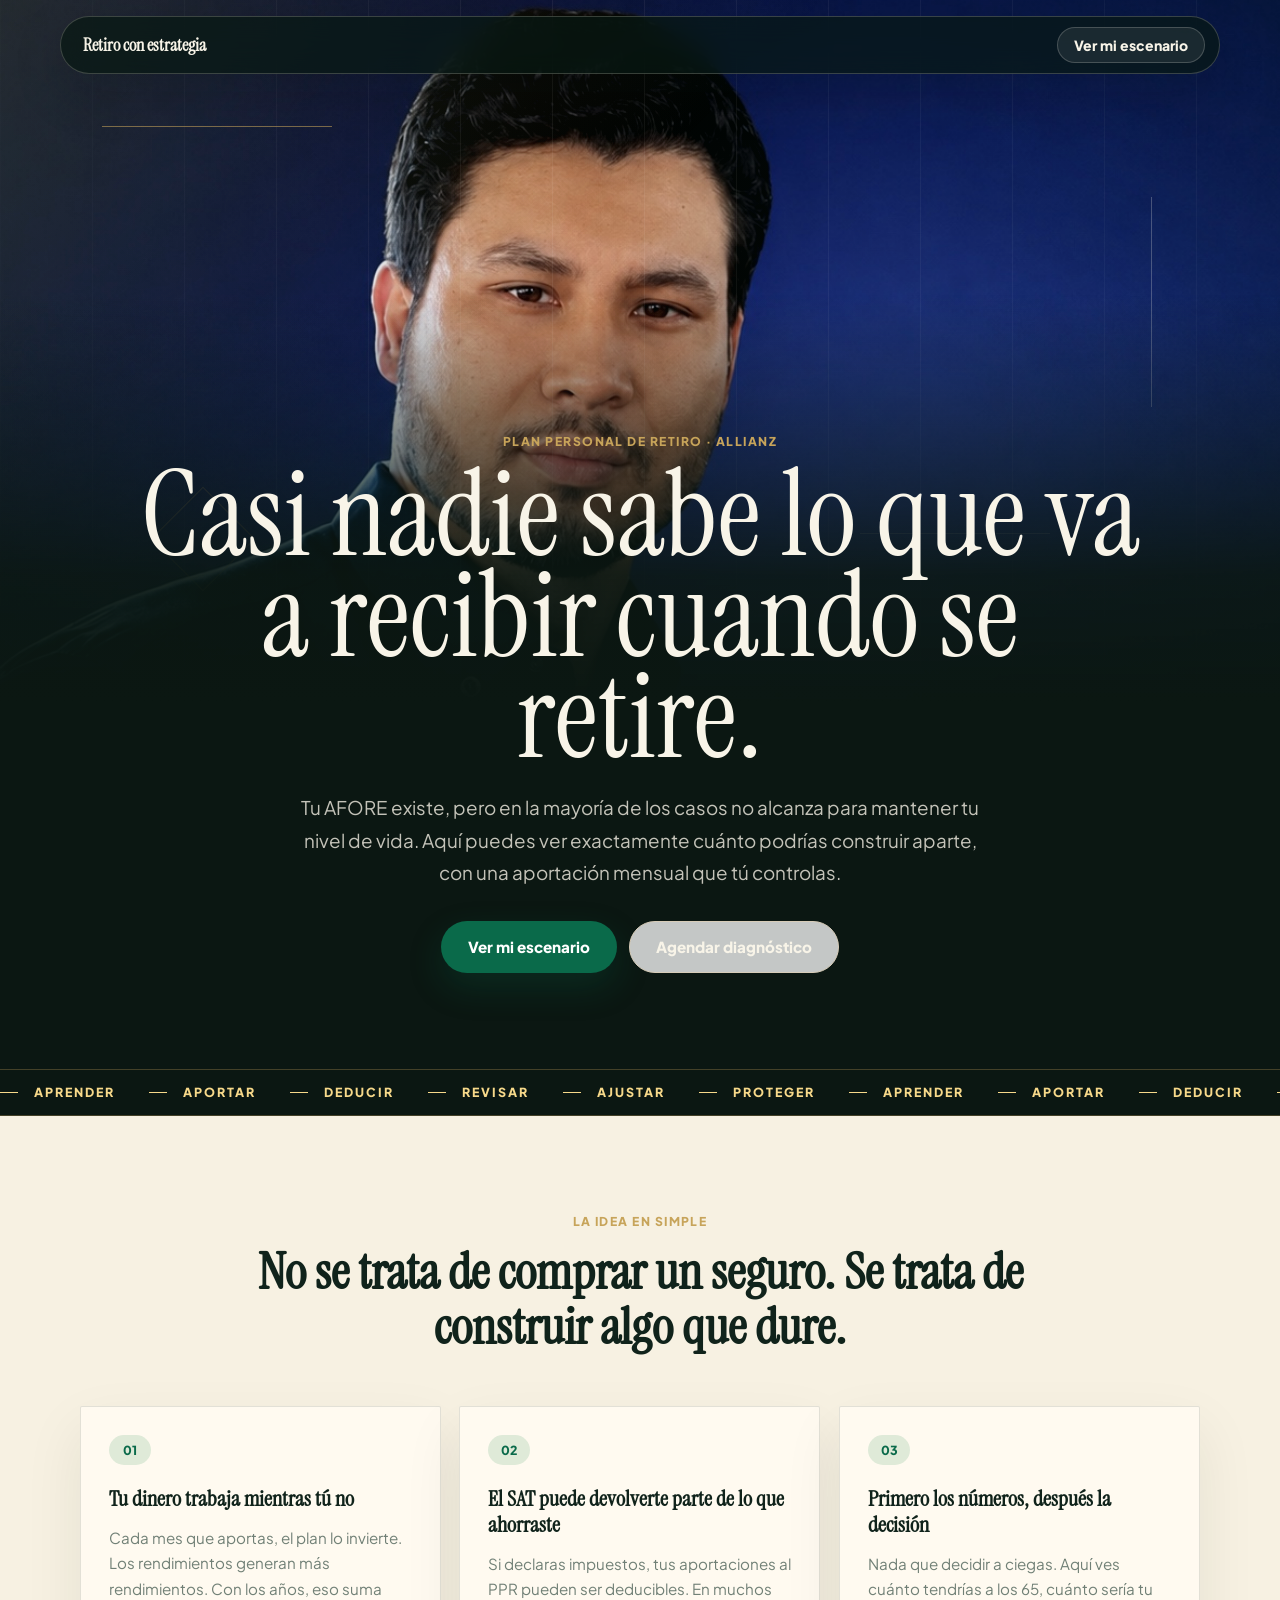
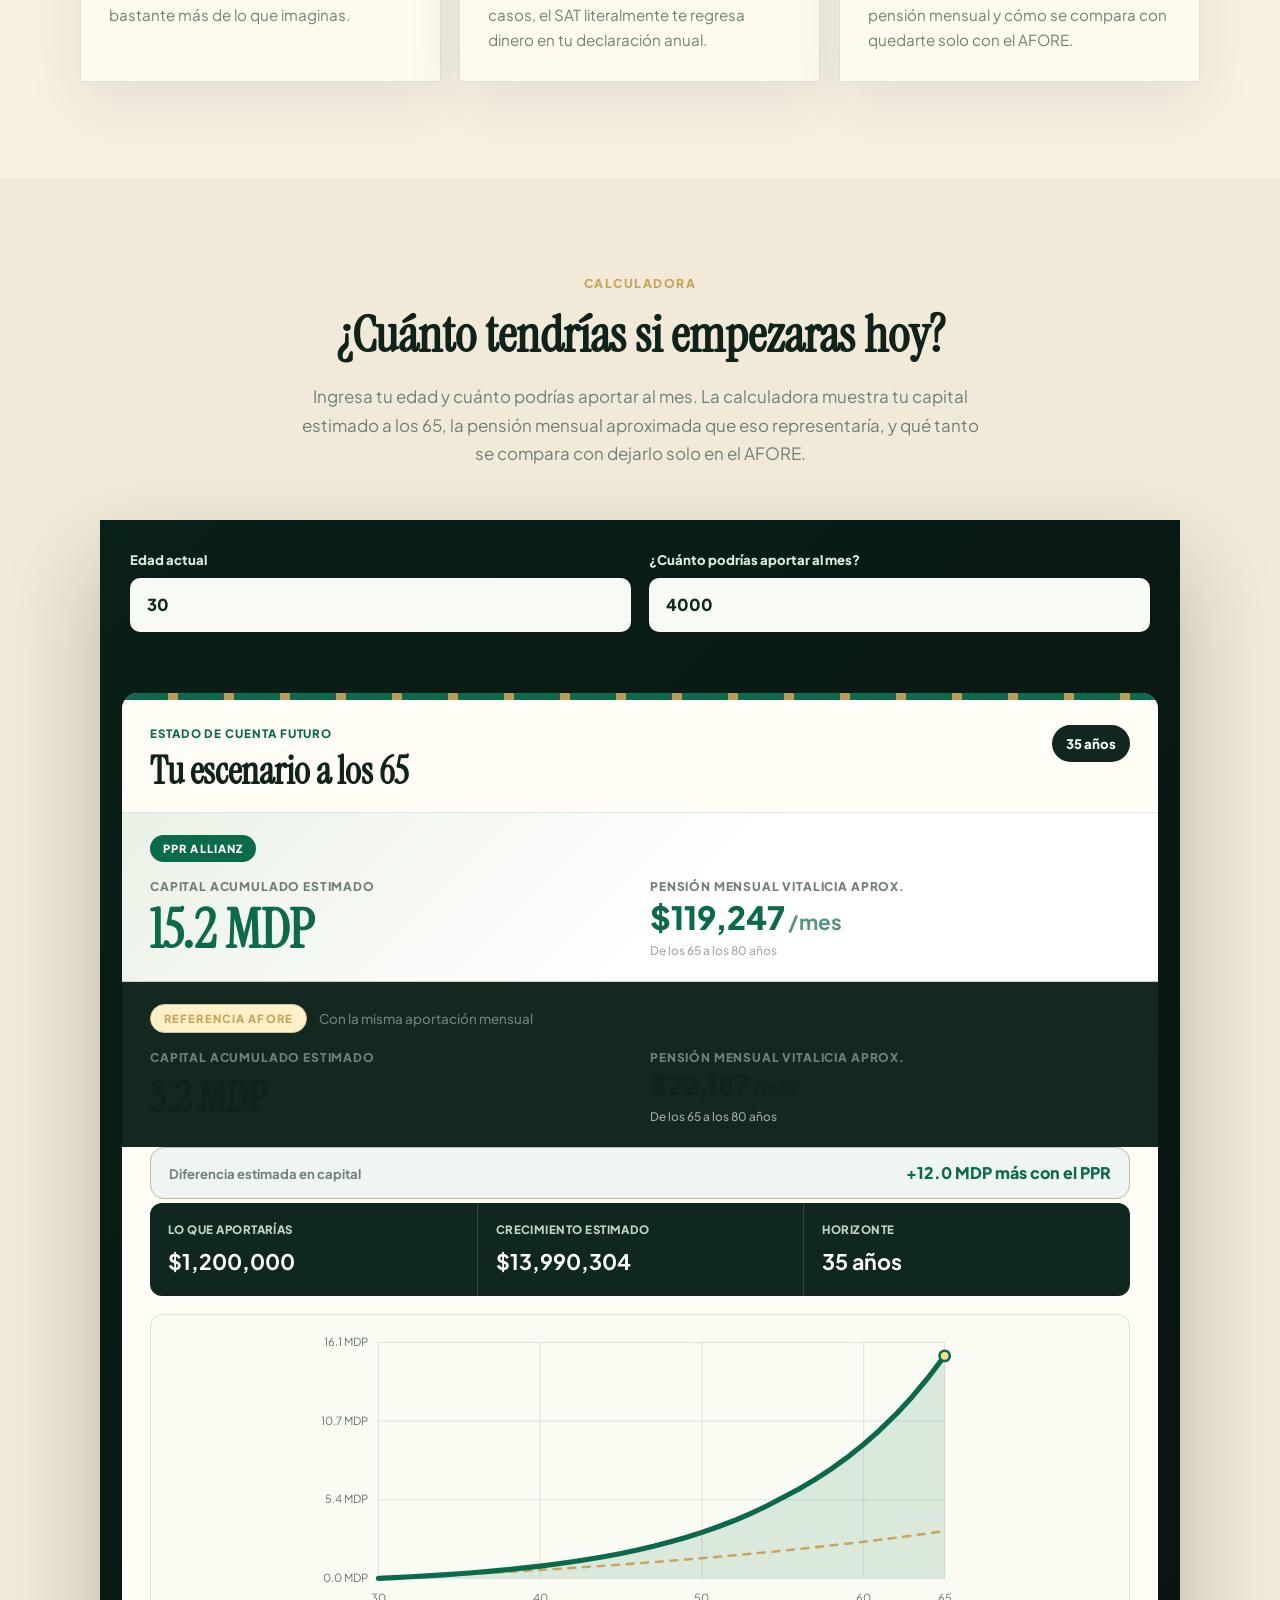
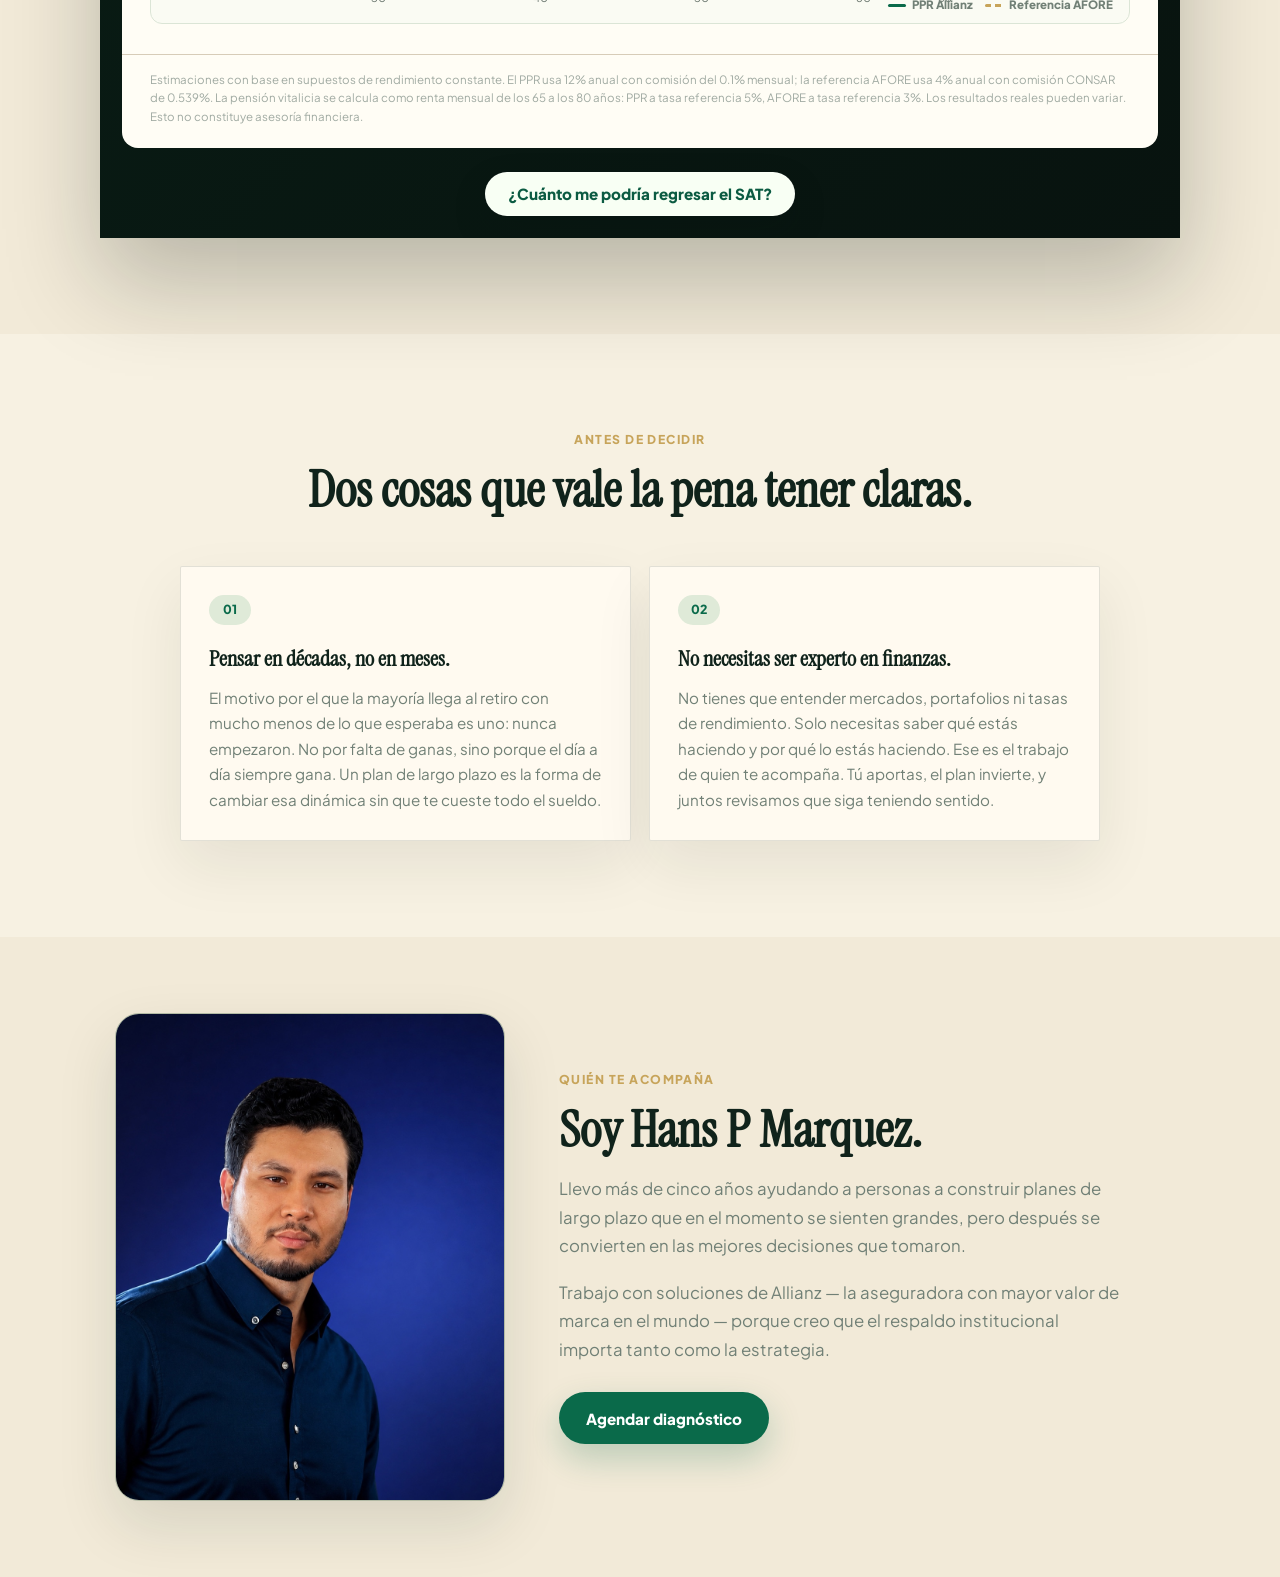
==== v2/index.html @ 88ac9bca "Final site" ====
<!doctype html>
<html lang="es">
  <head>
    <meta charset="UTF-8" />
    <meta name="viewport" content="width=device-width, initial-scale=1.0" />
    <meta
      name="description"
      content="Calcula cuánto podrías tener al retirarte, compara con el AFORE y estima tu pensión mensual. Plan Personal de Retiro con Allianz."
    />
    <link rel="preconnect" href="https://fonts.googleapis.com" />
    <link rel="preconnect" href="https://fonts.gstatic.com" crossorigin />
    <link
      href="https://fonts.googleapis.com/css2?family=Fraunces:opsz,wght@9..144,600;9..144,700&family=IBM+Plex+Mono:wght@500;600;700&family=Instrument+Serif:ital@0;1&family=Manrope:wght@400;500;600;700;800&family=Newsreader:opsz,wght@6..72,600;6..72,700&family=Plus+Jakarta+Sans:wght@400;500;600;700;800&family=Sora:wght@400;500;600;700;800&family=Space+Grotesk:wght@400;500;600;700&display=swap"
      rel="stylesheet"
    />
    <link rel="stylesheet" href="../styles.css" />
    <title>Plan de Retiro · Allianz · Hans P Marquez</title>
    <style>
      /* ── Entry animation ───────────────────────────────── */
      .landing-enter {
        opacity: 0;
        transform: translateY(14px);
      }
      body {
        transition: opacity 0.5s ease, transform 0.5s cubic-bezier(0.16, 1, 0.3, 1);
      }

      /* ── Scenario comparison blocks ────────────────────── */
      .scenario-block {
        padding: 22px 28px;
      }

      .scenario-block + .scenario-block {
        border-top: 1px solid var(--line);
      }

      .scenario-block-ppr {
        background: linear-gradient(
          135deg,
          color-mix(in srgb, var(--brand-50) 65%, white) 0%,
          white 55%
        );
      }

      .scenario-block-afore {
        background: var(--surface-soft);
      }

      .scenario-tag-row {
        display: flex;
        align-items: center;
        gap: 12px;
        flex-wrap: wrap;
        margin-bottom: 16px;
      }

      .scenario-tag {
        display: inline-flex;
        align-items: center;
        border-radius: 999px;
        padding: 5px 13px;
        font-family: var(--font-sans);
        font-size: 0.7rem;
        font-weight: 800;
        letter-spacing: 0.1em;
        text-transform: uppercase;
        flex-shrink: 0;
      }

      .scenario-tag-ppr {
        background: var(--brand);
        color: white;
      }

      .scenario-tag-afore {
        background: var(--accent-50);
        color: var(--accent);
        border: 1px solid color-mix(in srgb, var(--accent) 20%, var(--line));
      }

      .scenario-sub {
        margin: 0;
        color: var(--muted);
        font-size: 0.84rem;
        font-weight: 500;
      }

      .scenario-numbers {
        display: grid;
        grid-template-columns: 1fr 1fr;
        gap: 20px;
      }

      @media (max-width: 520px) {
        .scenario-numbers {
          grid-template-columns: 1fr;
          gap: 14px;
        }
      }

      .scenario-col {
        display: grid;
        gap: 5px;
      }

      .scenario-label {
        display: block;
        color: var(--muted);
        font-size: 0.75rem;
        font-weight: 800;
        text-transform: uppercase;
        letter-spacing: 0.07em;
      }

      /* PPR — números grandes y verdes */
      .scenario-block-ppr .scenario-capital-num {
        font-family: var(--font-display);
        font-size: clamp(2.2rem, 5vw, 3.4rem);
        font-weight: 700;
        color: var(--brand);
        line-height: 1;
        display: block;
      }

      .scenario-block-ppr .scenario-pension-num {
        font-size: clamp(1.35rem, 3vw, 2rem);
        font-weight: 800;
        color: var(--brand);
        line-height: 1;
        display: flex;
        align-items: baseline;
        gap: 3px;
      }

      /* AFORE — números más discretos */
      .scenario-capital-afore {
        font-family: var(--font-display);
        font-size: clamp(1.7rem, 4vw, 2.6rem) !important;
        font-weight: 650;
        color: var(--ink) !important;
        line-height: 1;
        display: block;
      }

      .scenario-pension-afore {
        font-size: clamp(1.1rem, 2.5vw, 1.65rem) !important;
        font-weight: 700;
        color: var(--ink) !important;
        line-height: 1;
        display: flex;
        align-items: baseline;
        gap: 3px;
      }

      .scenario-pension-num small,
      .scenario-pension-afore small {
        font-size: 0.65em;
        font-weight: 700;
        opacity: 0.7;
      }

      .scenario-note {
        display: block;
        margin-top: 4px;
        color: var(--faint);
        font-size: 0.74rem;
        font-style: normal;
        font-weight: 500;
      }

      /* Diferencia entre escenarios */
      .scenario-diff {
        margin: 0 28px 4px;
        padding: 13px 18px;
        border-radius: var(--radius-md);
        background: color-mix(in srgb, var(--brand) 7%, white);
        border: 1px solid color-mix(in srgb, var(--brand) 16%, var(--line));
        display: flex;
        align-items: center;
        justify-content: space-between;
        gap: 12px;
        flex-wrap: wrap;
      }

      .scenario-diff span {
        color: var(--muted);
        font-size: 0.82rem;
        font-weight: 700;
      }

      .scenario-diff strong {
        color: var(--brand);
        font-size: 1rem;
        font-weight: 800;
      }

      /* Disclaimer al pie de la tarjeta */
      .statement-disclaimer {
        margin: 0;
        padding: 16px 28px 22px;
        color: var(--faint);
        font-size: 0.72rem;
        line-height: 1.6;
        border-top: 1px solid var(--line);
      }

      /* ── SAT copy inline ───────────────────────────────── */
      .sat-copy h3 {
        margin-top: 8px;
        font-size: 1.15rem;
      }
    </style>
  </head>
  <body class="theme-green proposal-vault proposal-cinema">

    <header class="site-header" aria-label="Navegación principal">
      <a class="brand-mark" href="#top">Retiro con estrategia</a>
      <a class="btn btn-outline btn-small" href="#calculadora">Ver mi escenario</a>
    </header>

    <main>

      <!-- ── Hero ──────────────────────────────────────────── -->
      <section class="hero" id="top">
        <div class="hero-media">
          <img src="../assets/asesor-retrato.jpg" alt="Asesor patrimonial Hans P Marquez" />
          <div class="hero-fade" aria-hidden="true"></div>
          <div class="hero-motion" aria-hidden="true">
            <span></span><span></span><span></span><span></span>
          </div>
        </div>
        <div class="hero-copy reveal">
          <p class="eyebrow">Plan Personal de Retiro · Allianz</p>
          <h1>Casi nadie sabe lo que va a recibir cuando se retire.</h1>
          <p class="lead">
            Tu AFORE existe, pero en la mayoría de los casos no alcanza para mantener tu nivel de vida. Aquí puedes ver exactamente cuánto podrías construir aparte, con una aportación mensual que tú controlas.
          </p>
          <div class="hero-actions">
            <a class="btn btn-primary btn-large" href="#calculadora">Ver mi escenario</a>
            <a class="btn btn-ghost btn-large" href="https://scheduler.zoom.us/cristinartz/ppr" target="_blank" rel="noopener noreferrer">
              Agendar diagnóstico
            </a>
          </div>
        </div>
      </section>

      <!-- ── Ticker ─────────────────────────────────────────── -->
      <section class="motion-strip" aria-label="Ruta del plan">
        <div class="ticker-track">
          <span>Aprender</span><span>Aportar</span><span>Deducir</span>
          <span>Revisar</span><span>Ajustar</span><span>Proteger</span>
          <span>Aprender</span><span>Aportar</span><span>Deducir</span>
          <span>Revisar</span><span>Ajustar</span><span>Proteger</span>
        </div>
      </section>

      <!-- ── Intro cards ─────────────────────────────────────── -->
      <section class="section intro-section">
        <div class="section-heading reveal">
          <p class="eyebrow">La idea en simple</p>
          <h2>No se trata de comprar un seguro. Se trata de construir algo que dure.</h2>
        </div>
        <div class="value-grid reveal" aria-label="Beneficios principales">
          <article data-tilt>
            <span>01</span>
            <h3>Tu dinero trabaja mientras tú no</h3>
            <p>Cada mes que aportas, el plan lo invierte. Los rendimientos generan más rendimientos. Con los años, eso suma bastante más de lo que imaginas.</p>
          </article>
          <article data-tilt>
            <span>02</span>
            <h3>El SAT puede devolverte parte de lo que ahorraste</h3>
            <p>Si declaras impuestos, tus aportaciones al PPR pueden ser deducibles. En muchos casos, el SAT literalmente te regresa dinero en tu declaración anual.</p>
          </article>
          <article data-tilt>
            <span>03</span>
            <h3>Primero los números, después la decisión</h3>
            <p>Nada que decidir a ciegas. Aquí ves cuánto tendrías a los 65, cuánto sería tu pensión mensual y cómo se compara con quedarte solo con el AFORE.</p>
          </article>
        </div>
      </section>

      <!-- ── Calculadora ─────────────────────────────────────── -->
      <section class="section calculator-section" id="calculadora">
        <div class="section-heading reveal">
          <p class="eyebrow">Calculadora</p>
          <h2>¿Cuánto tendrías si empezaras hoy?</h2>
          <p>Ingresa tu edad y cuánto podrías aportar al mes. La calculadora muestra tu capital estimado a los 65, la pensión mensual aproximada que eso representaría, y qué tanto se compara con dejarlo solo en el AFORE.</p>
        </div>

        <div class="calculator-card reveal" data-tilt>
          <form class="calculator-form" id="calculator-form">
            <div class="form-grid">
              <label class="field">
                <span>Edad actual</span>
                <input id="age-input" type="number" min="18" max="60" value="30" inputmode="numeric" />
                <small id="age-help"></small>
              </label>
              <label class="field">
                <span>¿Cuánto podrías aportar al mes?</span>
                <input id="contribution-input" type="number" min="2000" step="500" value="4000" inputmode="numeric" />
                <small id="contribution-help"></small>
              </label>
            </div>
          </form>

          <div class="result-panel" id="retirement-result" aria-live="polite"></div>

          <div class="sat-step" id="sat-step">
            <button class="btn btn-primary" id="show-sat-button" type="button">
              ¿Cuánto me podría regresar el SAT?
            </button>

            <div class="sat-panel" id="sat-panel" hidden>
              <div class="sat-copy">
                <p class="eyebrow">Estimación fiscal</p>
                <h3>Agrega tu ingreso mensual para ver cuánto podrías recuperar.</h3>
                <p>Tomamos la aportación que ya pusiste arriba y calculamos qué tanto es deducible según tu nivel de ingreso.</p>
              </div>

              <div class="form-grid sat-form-grid">
                <label class="field">
                  <span>Sueldo mensual bruto</span>
                  <input id="salary-input" type="number" value="50000" step="1000" inputmode="numeric" />
                  <small>Antes de impuestos. Lo multiplicamos por 12 para el cálculo anual.</small>
                </label>
              </div>

              <div class="sat-result" id="sat-result" aria-live="polite"></div>
            </div>
          </div>
        </div>
      </section>

      <!-- ── Notas ───────────────────────────────────────────── -->
      <section class="section notes-section">
        <div class="section-heading reveal">
          <p class="eyebrow">Antes de decidir</p>
          <h2>Dos cosas que vale la pena tener claras.</h2>
        </div>
        <div class="note-grid reveal" id="note-grid"></div>
      </section>

      <!-- ── Asesor ──────────────────────────────────────────── -->
      <section class="advisor-section">
        <div class="advisor-inner reveal">
          <img src="../assets/asesor-retrato.jpg" alt="Hans P Marquez, asesor patrimonial Allianz" />
          <div class="advisor-copy">
            <p class="eyebrow">Quién te acompaña</p>
            <h2>Soy Hans P Marquez.</h2>
            <p>
              Llevo más de cinco años ayudando a personas a construir planes de largo plazo que en el momento se sienten grandes, pero después se convierten en las mejores decisiones que tomaron.
            </p>
            <p>
              Trabajo con soluciones de Allianz — la aseguradora con mayor valor de marca en el mundo — porque creo que el respaldo institucional importa tanto como la estrategia.
            </p>
            <a class="btn btn-primary btn-large" href="https://scheduler.zoom.us/cristinartz/ppr" target="_blank" rel="noopener noreferrer">
              Agendar diagnóstico
            </a>
          </div>
        </div>
      </section>

    </main>

    <!-- Script propio de v2 (con pensión vitalicia y copies mejorados) -->
    <script src="script.js" defer></script>

    <script>
      /* Entry animation al llegar desde intro.html */
      (function () {
        document.body.classList.add("landing-enter");
        requestAnimationFrame(() => {
          requestAnimationFrame(() => {
            document.body.classList.remove("landing-enter");
          });
        });
      })();
    </script>

  </body>
</html>
---- styles.css ----
:root {
  --paper: #fbfaf7;
  --surface: #ffffff;
  --surface-soft: #f5f1ec;
  --ink: #18343a;
  --muted: #6b716d;
  --faint: #a8aca7;
  --line: #e5ded4;
  --danger: #b42318;
  --warning-bg: #fff7df;
  --warning: #9a6700;
  --font-sans: "Manrope", -apple-system, BlinkMacSystemFont, "Helvetica Neue", system-ui, sans-serif;
  --font-display: "Fraunces", Georgia, serif;
  --radius-sm: 8px;
  --radius-md: 14px;
  --radius-lg: 22px;
  --radius-xl: 30px;
  --shadow-soft: 0 18px 50px rgba(31, 34, 29, 0.08);
  --shadow-card: 0 3px 26px rgba(31, 34, 29, 0.06);
  color-scheme: light;
}

.theme-green {
  --paper: #f7f8f1;
  --surface: #fffef8;
  --surface-soft: #ebf1e5;
  --ink: #10271f;
  --muted: #66756d;
  --faint: #a0aaa2;
  --line: #dfe7d7;
  --brand: #0a6a4a;
  --brand-600: #063f31;
  --brand-50: #e6f2e8;
  --brand-100: #cfe7d6;
  --accent: #9a7632;
  --accent-50: #fff3d6;
  --hero-tint: rgba(10, 106, 74, 0.12);
  --font-sans: "Manrope", -apple-system, BlinkMacSystemFont, "Helvetica Neue", system-ui, sans-serif;
  --font-display: "Fraunces", Georgia, serif;
}

.theme-green-alt {
  --paper: #f4f8ef;
  --surface: #fffffb;
  --surface-soft: #e7f0dd;
  --ink: #102d24;
  --muted: #627268;
  --faint: #99a79b;
  --line: #d9e4d0;
  --brand: #287a45;
  --brand-600: #125c36;
  --brand-50: #e8f5df;
  --brand-100: #cde8c5;
  --accent: #687b36;
  --accent-50: #eff6d7;
  --hero-tint: rgba(40, 122, 69, 0.12);
  --font-sans: "Sora", -apple-system, BlinkMacSystemFont, "Helvetica Neue", system-ui, sans-serif;
  --font-display: "Newsreader", Georgia, serif;
}

* {
  box-sizing: border-box;
}

html {
  scroll-behavior: smooth;
}

body {
  margin: 0;
  background: var(--paper);
  color: var(--ink);
  font-family: var(--font-sans);
  line-height: 1.5;
  -webkit-font-smoothing: antialiased;
  text-rendering: optimizeLegibility;
}

img,
svg {
  display: block;
  max-width: 100%;
}

a {
  color: inherit;
  text-decoration: none;
}

button,
input {
  font: inherit;
}

button {
  cursor: pointer;
}

[hidden] {
  display: none !important;
}

input {
  color: var(--ink);
}

.site-header {
  position: fixed;
  z-index: 50;
  top: 16px;
  left: 16px;
  right: 16px;
  max-width: 1160px;
  margin: 0 auto;
  display: grid;
  grid-template-columns: 1fr auto 1fr;
  align-items: center;
  gap: 14px;
  border: 1px solid rgba(229, 222, 212, 0.86);
  border-radius: 999px;
  background: rgba(255, 255, 255, 0.84);
  box-shadow: var(--shadow-card);
  padding: 10px 14px 10px 22px;
  backdrop-filter: blur(14px);
}

.brand-mark {
  font-family: var(--font-display);
  font-size: 1.12rem;
  font-weight: 700;
  color: var(--ink);
  white-space: nowrap;
}

.theme-links {
  display: inline-flex;
  align-items: center;
  gap: 4px;
  border: 1px solid var(--line);
  border-radius: 999px;
  background: var(--surface-soft);
  padding: 4px;
}

.theme-links a {
  border-radius: 999px;
  padding: 6px 12px;
  color: var(--muted);
  font-size: 0.8rem;
  font-weight: 700;
}

.theme-links a[aria-current="page"] {
  background: var(--brand);
  color: white;
}

.site-header .btn {
  justify-self: end;
}

.btn {
  display: inline-flex;
  min-height: 44px;
  align-items: center;
  justify-content: center;
  border: 1px solid transparent;
  border-radius: 999px;
  padding: 0 22px;
  font-size: 0.95rem;
  font-weight: 800;
  line-height: 1;
  text-align: center;
  transition: transform 160ms ease, box-shadow 160ms ease, background 160ms ease, border-color 160ms ease;
  white-space: nowrap;
}

.btn:hover {
  transform: translateY(-1px);
}

.btn:focus-visible,
button:focus-visible,
input:focus-visible,
a:focus-visible {
  outline: 2px solid color-mix(in srgb, var(--brand) 42%, transparent);
  outline-offset: 3px;
}

.btn-small {
  min-height: 36px;
  padding: 0 16px;
  font-size: 0.875rem;
}

.btn-large {
  min-height: 52px;
  padding: 0 26px;
}

.btn-primary {
  background: var(--brand);
  color: white;
  box-shadow: 0 14px 34px color-mix(in srgb, var(--brand) 24%, transparent);
}

.btn-primary:hover {
  background: var(--brand-600);
}

.btn-outline {
  border-color: color-mix(in srgb, var(--brand) 28%, var(--line));
  background: white;
  color: var(--brand);
}

.btn-ghost {
  border-color: var(--line);
  background: rgba(255, 255, 255, 0.76);
  color: var(--ink);
}

.experience-shell {
  --call-text: #f8f4e8;
  --call-muted: rgba(248, 244, 232, 0.62);
  --call-soft: rgba(248, 244, 232, 0.18);
  --call-gold: #c7a45a;
  --call-green: #0f8c5f;
  --call-green-bright: #27d18b;
  --call-green-dark: #062118;
  --call-ring-length: 464.956;
  position: relative;
  z-index: 80;
  display: grid;
  min-height: 100svh;
  place-items: center;
  overflow: hidden;
  background:
    radial-gradient(circle at 50% 16%, rgba(199, 164, 90, 0.14), transparent 32%),
    linear-gradient(90deg, #06120e, #0d2118 48%, #06120e);
  color: var(--call-text);
}

.call-screen {
  position: relative;
  width: min(100vw, 480px);
  min-height: 100svh;
  overflow: hidden;
  background: #07120e;
  isolation: isolate;
}

@media (min-width: 520px) {
  .call-screen {
    min-height: min(100svh, 920px);
    box-shadow: 0 0 0 1px rgba(248, 244, 232, 0.08), 0 36px 90px rgba(3, 13, 10, 0.72);
  }
}

.call-backdrop,
.call-shade,
.call-vignette,
.question-screen {
  position: absolute;
  inset: 0;
}

.call-backdrop {
  z-index: -5;
  width: 100%;
  height: 100%;
  object-fit: cover;
  filter: saturate(0.72) brightness(0.48) hue-rotate(44deg);
  transform: scale(1.03);
}

.call-shade-top {
  z-index: -4;
  background: linear-gradient(180deg, rgba(6, 18, 14, 0.86), rgba(6, 18, 14, 0.22) 38%, transparent);
}

.call-shade-bottom {
  z-index: -3;
  background: linear-gradient(0deg, rgba(6, 18, 14, 0.95), rgba(6, 18, 14, 0.48) 48%, transparent);
}

.call-vignette {
  z-index: -2;
  background:
    radial-gradient(ellipse at center, transparent 18%, rgba(6, 18, 14, 0.44) 74%, rgba(6, 18, 14, 0.9)),
    linear-gradient(135deg, rgba(199, 164, 90, 0.12), transparent 44%);
  backdrop-filter: blur(2px);
}

.call-brand-row {
  position: absolute;
  z-index: 4;
  top: max(22px, env(safe-area-inset-top));
  left: 22px;
  display: flex;
  align-items: center;
  gap: 12px;
  color: rgba(248, 244, 232, 0.62);
  font-family: var(--font-sans);
  font-size: 0.62rem;
  font-weight: 900;
  letter-spacing: 0.28em;
  line-height: 1;
  text-transform: uppercase;
}

.call-brand-line {
  display: block;
  width: 1px;
  height: 18px;
  background: rgba(199, 164, 90, 0.78);
}

.call-corner {
  position: absolute;
  z-index: 4;
  width: 14px;
  height: 14px;
  opacity: 0.6;
  pointer-events: none;
}

.call-corner-tl {
  top: 14px;
  left: 14px;
  border-top: 1px solid var(--call-soft);
  border-left: 1px solid var(--call-soft);
}

.call-corner-tr {
  top: 14px;
  right: 14px;
  border-top: 1px solid var(--call-soft);
  border-right: 1px solid var(--call-soft);
}

.call-corner-bl {
  bottom: 14px;
  left: 14px;
  border-bottom: 1px solid var(--call-soft);
  border-left: 1px solid var(--call-soft);
}

.call-corner-br {
  right: 14px;
  bottom: 14px;
  border-right: 1px solid var(--call-soft);
  border-bottom: 1px solid var(--call-soft);
}

.call-content {
  position: relative;
  z-index: 2;
  display: flex;
  min-height: 100svh;
  flex-direction: column;
  align-items: center;
  justify-content: space-between;
  padding: 88px 24px max(42px, env(safe-area-inset-bottom)) 24px;
  animation: call-screen-in 0.55s ease-out both;
}

.call-screen[data-state="incoming"] .call-content {
  animation: call-screen-in 0.55s ease-out both, call-fine-shake 0.42s linear infinite 0.7s;
}

.caller-stack {
  display: flex;
  width: 100%;
  flex: 1;
  flex-direction: column;
  align-items: center;
  justify-content: center;
  gap: 24px;
  padding-bottom: 24px;
}

.avatar-stage {
  position: relative;
  width: 160px;
  height: 160px;
  flex: 0 0 auto;
}

.ring-waves {
  position: absolute;
  inset: -24px;
}

.ring-waves span {
  position: absolute;
  inset: 0;
  border-radius: 50%;
  background: rgba(39, 209, 139, 0.15);
  animation: call-ping 2s cubic-bezier(0, 0, 0.2, 1) infinite;
}

.ring-waves span:nth-child(2) {
  animation-delay: 0.5s;
  background: rgba(39, 209, 139, 0.1);
}

.ring-waves span:nth-child(3) {
  animation-delay: 1s;
  background: rgba(39, 209, 139, 0.06);
}

.progress-ring {
  position: absolute;
  inset: 0;
  overflow: visible;
  transform: rotate(-90deg);
}

.progress-ring circle {
  fill: none;
  stroke-width: 4;
}

.progress-base {
  stroke: rgba(39, 209, 139, 0.28);
  transition: stroke 0.45s ease;
}

.progress-value {
  stroke: var(--call-green-bright);
  stroke-linecap: round;
  stroke-dasharray: var(--call-ring-length);
  stroke-dashoffset: var(--call-ring-length);
  opacity: 0;
  transition: stroke-dashoffset 0.12s linear, opacity 0.25s ease;
}

.avatar-wrap {
  position: absolute;
  inset: 6px;
  overflow: hidden;
  border-radius: 50%;
  background: #0b1712;
  box-shadow: 0 24px 58px rgba(3, 13, 10, 0.62), inset 0 0 0 1px rgba(248, 244, 232, 0.1);
}

.avatar-wrap img {
  display: block;
  width: 100%;
  height: 100%;
  object-fit: cover;
  transition: filter 0.45s ease, transform 0.45s ease;
}

.caller-copy {
  text-align: center;
}

.caller-copy h1 {
  margin: 0;
  color: var(--call-text);
  font-size: clamp(2rem, 8vw, 2.85rem);
  font-weight: 400;
  letter-spacing: 0;
  line-height: 1.02;
}

.caller-name {
  margin: 10px 0 0;
  color: var(--call-muted);
  font-family: var(--font-sans);
  font-size: 0.78rem;
  font-weight: 800;
  letter-spacing: 0.18em;
  line-height: 1.45;
  text-transform: uppercase;
}

.status-area {
  display: grid;
  min-height: 72px;
  place-items: center;
  text-align: center;
}

.status-text {
  margin: 0;
  color: var(--call-gold);
  font-family: var(--font-sans);
  font-size: 0.68rem;
  font-weight: 900;
  letter-spacing: 0.28em;
  line-height: 1.5;
  text-transform: uppercase;
}

.status-incoming {
  color: rgba(39, 209, 139, 0.84);
  animation: call-text-pulse 2s ease-in-out infinite;
}

.status-active,
.status-ended {
  display: none;
}

.timer {
  display: block;
  margin-bottom: 8px;
  color: rgba(39, 209, 139, 0.94);
  font-family: var(--font-sans);
  font-size: 0.9rem;
  font-variant-numeric: tabular-nums;
  font-weight: 800;
  letter-spacing: 0.08em;
}

.waveform {
  display: flex;
  height: 44px;
  align-items: center;
  justify-content: center;
  gap: 4px;
}

.waveform span {
  display: block;
  width: 4px;
  height: 8px;
  border-radius: 999px;
  background: var(--call-green-bright);
  box-shadow: 0 0 9px rgba(39, 209, 139, 0.7);
  animation: call-wave-0 2s cubic-bezier(0.45, 0.05, 0.55, 0.95) infinite;
}

.waveform span:nth-child(3n + 2) {
  animation-name: call-wave-1;
  animation-delay: 0.12s;
}

.waveform span:nth-child(3n) {
  animation-name: call-wave-2;
  animation-delay: 0.22s;
}

.answer-button {
  position: relative;
  display: grid;
  width: 80px;
  height: 80px;
  flex: 0 0 80px;
  place-items: center;
  border-radius: 50%;
  background: radial-gradient(circle at 35% 28%, #57efad 0%, var(--call-green-bright) 32%, #0f8c5f 72%, #062118 100%);
  box-shadow:
    0 0 56px -8px rgba(39, 209, 139, 0.72),
    inset 0 2px 7px rgba(255, 255, 255, 0.28),
    inset 0 -3px 9px rgba(0, 0, 0, 0.4),
    0 15px 28px -8px rgba(0, 0, 0, 0.76);
  transition: opacity 0.35s ease, transform 0.22s ease;
}

.answer-button::after {
  position: absolute;
  inset: 0;
  content: "";
  border-radius: inherit;
  box-shadow: inset 0 0 0 1px rgba(255, 255, 255, 0.2);
}

.answer-button:active {
  transform: scale(0.92);
}

.answer-button svg {
  width: 33px;
  height: 33px;
  fill: none;
  stroke: #fff;
  stroke-linecap: round;
  stroke-linejoin: round;
  stroke-width: 2;
  filter: drop-shadow(0 2px 4px rgba(0, 0, 0, 0.45));
}

.question-screen {
  z-index: 5;
  display: grid;
  min-height: 100%;
  place-items: center;
  padding: 30px 24px;
  background:
    linear-gradient(180deg, rgba(6, 18, 14, 0.4), rgba(6, 18, 14, 0.9)),
    rgba(6, 18, 14, 0.62);
  opacity: 0;
  pointer-events: none;
  transform: translateY(18px);
  transition: opacity 0.6s ease, transform 0.6s cubic-bezier(0.16, 1, 0.3, 1);
}

.question-inner {
  width: min(100%, 410px);
  padding-top: 36px;
}

.question-kicker {
  margin: 0 0 16px;
  color: var(--call-gold);
  font-family: var(--font-sans);
  font-size: 0.7rem;
  font-weight: 900;
  letter-spacing: 0.28em;
  line-height: 1.5;
  text-transform: uppercase;
}

.question-inner h2 {
  margin: 0;
  max-width: 12.5em;
  color: var(--call-text);
  font-size: clamp(2.15rem, 8.5vw, 3.15rem);
  font-weight: 400;
  letter-spacing: 0;
  line-height: 1.04;
  text-wrap: balance;
}

.answers {
  display: grid;
  gap: 12px;
  margin-top: 34px;
}

.answers button {
  position: relative;
  min-height: 58px;
  border: 1px solid rgba(199, 164, 90, 0.34);
  background: rgba(11, 23, 18, 0.72);
  color: rgba(248, 244, 232, 0.92);
  padding: 0 18px;
  font-family: var(--font-sans);
  font-size: 0.88rem;
  font-weight: 900;
  letter-spacing: 0.1em;
  line-height: 1.2;
  text-transform: uppercase;
  transition: border-color 0.25s ease, background 0.25s ease, transform 0.25s ease, color 0.25s ease;
}

.answers button::before,
.answers button::after {
  position: absolute;
  width: 9px;
  height: 9px;
  content: "";
  pointer-events: none;
}

.answers button::before {
  top: 6px;
  left: 6px;
  border-top: 1px solid rgba(255, 255, 255, 0.28);
  border-left: 1px solid rgba(255, 255, 255, 0.28);
}

.answers button::after {
  right: 6px;
  bottom: 6px;
  border-right: 1px solid rgba(255, 255, 255, 0.28);
  border-bottom: 1px solid rgba(255, 255, 255, 0.28);
}

.answers button:hover,
.answers button:focus-visible {
  border-color: rgba(199, 164, 90, 0.86);
  background: rgba(32, 45, 28, 0.84);
  outline: 0;
  transform: translateY(-1px);
}

.answers button.is-selected {
  border-color: rgba(39, 209, 139, 0.84);
  background: rgba(10, 106, 74, 0.78);
  color: #fff;
}

.call-screen[data-state="active"] .ring-waves,
.call-screen[data-state="ended"] .ring-waves,
.call-screen[data-state="question"] .ring-waves {
  display: none;
}

.call-screen[data-state="active"] .progress-value {
  opacity: 1;
}

.call-screen[data-state="active"] .status-incoming,
.call-screen[data-state="ended"] .status-incoming,
.call-screen[data-state="question"] .status-incoming,
.call-screen[data-state="ended"] .status-active,
.call-screen[data-state="question"] .status-active {
  display: none;
}

.call-screen[data-state="active"] .status-active {
  display: block;
}

.call-screen[data-state="active"] .answer-button,
.call-screen[data-state="ended"] .answer-button,
.call-screen[data-state="question"] .answer-button {
  opacity: 0;
  pointer-events: none;
  transform: translateY(14px) scale(0.9);
}

.call-screen[data-state="ended"] .progress-base,
.call-screen[data-state="question"] .progress-base {
  stroke: rgba(199, 164, 90, 0.55);
}

.call-screen[data-state="ended"] .avatar-wrap img,
.call-screen[data-state="question"] .avatar-wrap img {
  filter: grayscale(1) brightness(0.58) sepia(0.2);
  transform: scale(1.02);
}

.call-screen[data-state="ended"] .status-ended {
  display: block;
  color: rgba(248, 215, 138, 0.9);
  text-shadow: 0 0 20px rgba(199, 164, 90, 0.42);
}

.call-screen[data-state="question"] .question-screen {
  opacity: 1;
  pointer-events: auto;
  transform: translateY(0);
}

.call-screen[data-state="question"] .call-content {
  filter: blur(6px) brightness(0.55);
  transform: scale(1.02);
  transition: filter 0.55s ease, transform 0.55s ease;
}

.section {
  padding: 96px 24px;
}

.section-heading {
  max-width: 780px;
  margin: 0 auto;
  text-align: center;
}

h1,
h2,
h3,
p {
  margin-top: 0;
}

h1,
h2,
h3 {
  font-family: var(--font-display);
}

h1 {
  margin-bottom: 0;
  font-size: clamp(2.65rem, 7vw, 5.7rem);
  font-weight: 700;
  line-height: 0.98;
}

h2 {
  margin-bottom: 0;
  font-size: clamp(2rem, 4vw, 3.6rem);
  font-weight: 650;
  line-height: 1.08;
}

h3 {
  margin-bottom: 0;
  font-size: 1.35rem;
  font-weight: 650;
  line-height: 1.2;
}

.eyebrow {
  margin: 0 0 14px;
  color: var(--accent);
  font-size: 0.76rem;
  font-weight: 800;
  letter-spacing: 0.12em;
  text-transform: uppercase;
}

.section-heading > p:not(.eyebrow) {
  max-width: 680px;
  margin: 20px auto 0;
  color: var(--muted);
  font-size: 1.06rem;
  line-height: 1.7;
}

.reveal {
  opacity: 1;
  transform: none;
  filter: none;
}

.js .reveal {
  opacity: 0;
  transform: translateY(26px);
  filter: blur(8px);
  transition: opacity 640ms ease, transform 640ms ease, filter 640ms ease;
}

.js .reveal.is-visible {
  opacity: 1;
  transform: translateY(0);
  filter: blur(0);
}

.hero {
  overflow: hidden;
  background: var(--surface);
}

.hero-media {
  position: relative;
  min-height: 56svh;
  overflow: hidden;
  background: var(--brand-50);
}

.hero-media::after {
  content: "";
  position: absolute;
  inset: 0;
  background:
    linear-gradient(to bottom, rgba(255, 255, 255, 0.08), transparent 40%),
    linear-gradient(to top, var(--surface) 0%, rgba(255, 255, 255, 0.86) 28%, rgba(255, 255, 255, 0) 70%),
    linear-gradient(135deg, var(--hero-tint), transparent 45%);
}

.hero-media img {
  width: 100%;
  height: 62svh;
  min-height: 430px;
  max-height: 740px;
  object-fit: cover;
  object-position: 42% 32%;
  transform: scale(1.035);
}

.hero-fade {
  display: none;
}

.hero-copy {
  position: relative;
  z-index: 1;
  max-width: 920px;
  margin: -128px auto 0;
  padding: 0 24px 80px;
  text-align: center;
}

.hero-copy h1 {
  color: var(--ink);
}

.hero-copy .lead {
  max-width: 700px;
  margin: 24px auto 0;
  color: var(--muted);
  font-size: 1.18rem;
  line-height: 1.72;
}

.hero-actions {
  margin-top: 32px;
  display: flex;
  flex-wrap: wrap;
  justify-content: center;
  gap: 12px;
}

.intro-section {
  background: var(--paper);
}

.value-grid {
  max-width: 1120px;
  margin: 52px auto 0;
  display: grid;
  grid-template-columns: repeat(3, minmax(0, 1fr));
  gap: 18px;
}

.value-grid article,
.note-card {
  border: 1px solid var(--line);
  border-radius: var(--radius-lg);
  background: var(--surface);
  box-shadow: var(--shadow-card);
  padding: 28px;
}

.value-grid span,
.note-card span {
  display: inline-flex;
  min-width: 42px;
  height: 30px;
  align-items: center;
  justify-content: center;
  border-radius: 999px;
  background: var(--brand-50);
  color: var(--brand);
  font-size: 0.78rem;
  font-weight: 800;
}

.value-grid h3,
.note-card h3 {
  margin: 22px 0 0;
}

.value-grid p,
.note-card p {
  margin: 12px 0 0;
  color: var(--muted);
  font-size: 0.95rem;
  line-height: 1.68;
}

.calculator-section {
  background: var(--surface);
}

.calculator-card {
  max-width: 1080px;
  margin: 52px auto 0;
  border: 1px solid color-mix(in srgb, var(--brand) 20%, var(--line));
  border-radius: var(--radius-xl);
  background:
    linear-gradient(135deg, color-mix(in srgb, var(--brand-50) 62%, white), white 46%),
    white;
  box-shadow: var(--shadow-soft);
  padding: 30px;
}

.calculator-form {
  margin: 0;
}

.form-grid {
  display: grid;
  grid-template-columns: repeat(2, minmax(0, 1fr));
  gap: 18px;
}

.sat-form-grid {
  grid-template-columns: minmax(0, 1fr);
}

.field {
  display: grid;
  gap: 8px;
  color: var(--ink);
  font-size: 0.9rem;
  font-weight: 800;
}

.field input[type="number"] {
  width: 100%;
  min-height: 48px;
  border: 1px solid var(--line);
  border-radius: var(--radius-md);
  background: white;
  padding: 0 16px;
  outline: none;
  transition: border-color 160ms ease, box-shadow 160ms ease;
}

.field input[type="number"]:focus {
  border-color: var(--brand);
  box-shadow: 0 0 0 4px color-mix(in srgb, var(--brand) 12%, transparent);
}

.field input.invalid {
  border-color: var(--danger);
}

.field small {
  min-height: 1.2em;
  color: var(--faint);
  font-size: 0.76rem;
  font-weight: 500;
  line-height: 1.45;
}

.field small.error {
  color: var(--danger);
}

.field small.warn {
  color: var(--warning);
}

.checkbox-field {
  grid-template-columns: auto 1fr;
  align-content: start;
  column-gap: 12px;
  border: 1px solid var(--line);
  border-radius: var(--radius-md);
  background: white;
  padding: 16px;
}

.checkbox-field input {
  width: 20px;
  height: 20px;
  accent-color: var(--brand);
  margin: 1px 0 0;
}

.checkbox-field small {
  grid-column: 2;
}

.result-panel {
  margin-top: 24px;
}

.statement-card {
  overflow: hidden;
  border: 1px solid color-mix(in srgb, var(--brand) 24%, var(--line));
  border-radius: 28px;
  background: white;
  box-shadow: 0 18px 48px rgba(20, 35, 30, 0.08);
}

.statement-header {
  display: flex;
  align-items: flex-start;
  justify-content: space-between;
  gap: 18px;
  background:
    linear-gradient(135deg, var(--brand), var(--brand-600)),
    var(--brand);
  color: white;
  padding: 26px 28px;
}

.statement-header h3 {
  margin: 6px 0 0;
  color: white;
  font-size: clamp(1.5rem, 3vw, 2.35rem);
}

.statement-kicker {
  display: block;
  color: color-mix(in srgb, white 78%, var(--brand-100));
  font-size: 0.76rem;
  font-weight: 800;
  letter-spacing: 0.14em;
  text-transform: uppercase;
}

.statement-badge {
  flex: 0 0 auto;
  border: 1px solid rgba(255, 255, 255, 0.34);
  border-radius: 999px;
  background: rgba(255, 255, 255, 0.16);
  padding: 8px 13px;
  color: white;
  font-size: 0.82rem;
  font-weight: 800;
}

.statement-main {
  padding: 30px 28px 24px;
  text-align: center;
}

.statement-main span {
  display: block;
  color: var(--muted);
  font-size: 0.92rem;
  font-weight: 800;
}

.statement-main strong {
  display: block;
  margin-top: 10px;
  color: var(--brand);
  font-family: var(--font-display);
  font-size: clamp(3rem, 8vw, 6.2rem);
  font-weight: 700;
  line-height: 0.95;
}

.statement-main p {
  max-width: 560px;
  margin: 16px auto 0;
  color: var(--muted);
  font-size: 1rem;
  line-height: 1.6;
}

.statement-main p span {
  display: inline;
  color: var(--ink);
  font-size: inherit;
  font-weight: 800;
}

.statement-ledger {
  margin: 0 28px;
  display: grid;
  grid-template-columns: repeat(3, minmax(0, 1fr));
  overflow: hidden;
  border: 1px solid var(--line);
  border-radius: var(--radius-lg);
  background: var(--paper);
}

.statement-ledger div {
  padding: 18px;
}

.statement-ledger div + div {
  border-left: 1px solid var(--line);
}

.statement-ledger span {
  display: block;
  color: var(--muted);
  font-size: 0.78rem;
  font-weight: 800;
  text-transform: uppercase;
}

.statement-ledger strong {
  display: block;
  margin-top: 7px;
  color: var(--ink);
  font-size: clamp(1rem, 2vw, 1.28rem);
}

.statement-chart {
  position: relative;
  height: 260px;
  margin: 24px 28px 28px;
  border: 1px solid var(--line);
  border-radius: var(--radius-lg);
  background:
    linear-gradient(to bottom, rgba(255, 255, 255, 0.96), white),
    var(--surface);
  padding: 14px;
}

.statement-chart svg {
  width: 100%;
  height: 100%;
  overflow: visible;
}

.chart-grid {
  stroke: var(--line);
  stroke-width: 1;
}

.chart-label {
  fill: var(--muted);
  font-family: var(--font-sans);
  font-size: 12px;
}

.chart-line-main {
  fill: none;
  stroke: var(--brand);
  stroke-width: 4;
  stroke-linecap: round;
  stroke-linejoin: round;
}

.chart-line-afore {
  fill: none;
  stroke: var(--accent);
  stroke-width: 3;
  stroke-linecap: round;
  stroke-linejoin: round;
  stroke-dasharray: 8 9;
  opacity: 0.95;
}

.chart-area {
  fill: color-mix(in srgb, var(--brand) 12%, transparent);
}

.chart-endpoint {
  fill: var(--accent);
  stroke: white;
  stroke-width: 3;
}

.chart-legend {
  position: absolute;
  right: 16px;
  bottom: 12px;
  display: flex;
  flex-wrap: wrap;
  justify-content: flex-end;
  gap: 8px 12px;
  color: var(--muted);
  font-size: 0.72rem;
  font-weight: 800;
  line-height: 1;
  pointer-events: none;
}

.chart-legend span {
  display: inline-flex;
  align-items: center;
  gap: 6px;
}

.chart-legend i {
  display: block;
  width: 18px;
  height: 3px;
  border-radius: 999px;
}

.legend-plan {
  background: var(--brand);
}

.legend-afore {
  background: repeating-linear-gradient(90deg, var(--accent) 0 6px, transparent 6px 10px);
}

.empty-result {
  min-height: 260px;
  display: grid;
  place-items: center;
  border: 1px dashed var(--line);
  border-radius: var(--radius-lg);
  color: var(--muted);
  text-align: center;
}

.sat-step {
  margin-top: 24px;
  text-align: center;
}

.sat-panel {
  margin-top: 24px;
  border: 1px solid var(--line);
  border-radius: 28px;
  background:
    linear-gradient(135deg, color-mix(in srgb, var(--brand-50) 64%, white), white 52%),
    white;
  padding: 26px;
  text-align: left;
}

.sat-copy {
  margin-bottom: 18px;
}

.sat-copy h3 {
  margin: 0;
  font-size: clamp(1.3rem, 2.8vw, 2rem);
  line-height: 1.18;
}

.sat-copy p:not(.eyebrow) {
  margin: 10px 0 0;
  color: var(--muted);
  font-size: 0.98rem;
  line-height: 1.55;
}

.sat-result {
  margin-top: 18px;
  position: relative;
  overflow: hidden;
  border: 1px solid color-mix(in srgb, var(--brand) 18%, var(--line));
  border-radius: 26px;
  background:
    radial-gradient(circle at 85% 18%, color-mix(in srgb, var(--brand) 16%, transparent), transparent 34%),
    linear-gradient(135deg, var(--brand-50), white 72%);
  padding: 22px;
  text-align: left;
}

.sat-result.warning {
  border-color: color-mix(in srgb, var(--warning) 32%, var(--line));
  background:
    radial-gradient(circle at 85% 18%, rgba(154, 103, 0, 0.14), transparent 34%),
    linear-gradient(135deg, var(--warning-bg), white 72%);
  color: var(--warning);
}

.sat-smart-top {
  display: flex;
  align-items: center;
  justify-content: space-between;
  gap: 14px;
  margin-bottom: 18px;
}

.sat-smart-top > span:first-child {
  color: var(--muted);
  font-size: 0.78rem;
  font-weight: 900;
  letter-spacing: 0.13em;
  text-transform: uppercase;
}

.sat-stamp {
  display: inline-flex;
  min-height: 32px;
  align-items: center;
  justify-content: center;
  border: 1px solid color-mix(in srgb, var(--brand) 28%, var(--line));
  border-radius: 999px;
  background: white;
  color: var(--brand);
  padding: 0 12px;
  font-size: 0.78rem;
  font-weight: 900;
}

.sat-result.warning .sat-stamp {
  border-color: rgba(154, 103, 0, 0.32);
  color: var(--warning);
}

.sat-result.warning .sat-smart-top > span:first-child {
  color: var(--warning);
}

.sat-result strong {
  display: block;
  margin-top: 8px;
  color: var(--brand);
  font-family: var(--font-display);
  font-size: clamp(2.35rem, 5.6vw, 4.5rem);
  line-height: 1;
}

.sat-result.warning > strong {
  color: var(--warning);
}

.sat-result p {
  max-width: 560px;
  margin: 0 0 10px;
  color: var(--muted);
  font-size: 0.98rem;
  line-height: 1.6;
}

.sat-result.warning p {
  color: var(--warning);
}

.sat-breakdown {
  list-style: none;
  margin: 22px 0 0;
  padding: 0;
  display: grid;
  grid-template-columns: repeat(2, minmax(0, 1fr));
  gap: 10px;
}

.sat-breakdown li {
  border: 1px solid color-mix(in srgb, var(--brand) 14%, var(--line));
  border-radius: 16px;
  background: rgba(255, 255, 255, 0.72);
  padding: 14px;
}

.sat-result.warning .sat-breakdown li {
  border-color: rgba(154, 103, 0, 0.16);
}

.sat-breakdown span {
  display: block;
  color: var(--muted);
  font-size: 0.74rem;
  font-weight: 900;
  line-height: 1.25;
  text-transform: uppercase;
}

.sat-breakdown strong {
  margin-top: 7px;
  color: var(--ink);
  font-family: var(--font-sans);
  font-size: 0.95rem;
  line-height: 1.25;
}

.proposal-vault .calculator-card {
  border: 0;
  border-radius: 18px;
  background: #0f2d23;
  box-shadow: 0 34px 80px rgba(8, 31, 24, 0.18);
  color: #f6fff5;
  padding: 22px;
}

.proposal-vault .calculator-form {
  padding: 8px 8px 20px;
}

.proposal-vault .field {
  color: #dcecdf;
  font-size: 0.82rem;
}

.proposal-vault .field input[type="number"] {
  min-height: 54px;
  border-color: rgba(255, 255, 255, 0.16);
  border-radius: 10px;
  background: #f8fbf4;
  box-shadow: inset 0 1px 0 rgba(255, 255, 255, 0.84);
  color: #11281f;
  font-size: 1.03rem;
  font-weight: 800;
}

.proposal-vault .field input[type="number"]:focus {
  border-color: #b9d9a9;
  box-shadow: 0 0 0 4px rgba(185, 217, 169, 0.18);
}

.proposal-vault .field small {
  color: rgba(246, 255, 245, 0.58);
}

.proposal-vault .statement-card {
  position: relative;
  overflow: hidden;
  border: 0;
  border-radius: 16px;
  background: #fffdf5;
  box-shadow: none;
}

.proposal-vault .statement-card::before {
  content: "";
  display: block;
  height: 7px;
  background: repeating-linear-gradient(90deg, #0a6a4a 0 46px, #b99b57 46px 56px);
}

.proposal-vault .statement-header {
  border-bottom: 1px solid #dfe7d7;
  background: #fffdf5;
  color: var(--ink);
  padding: 25px 28px 18px;
}

.proposal-vault .statement-header h3 {
  color: var(--ink);
  font-size: clamp(1.42rem, 3vw, 2.4rem);
}

.proposal-vault .statement-kicker {
  color: var(--brand);
  font-size: 0.72rem;
  letter-spacing: 0.08em;
}

.proposal-vault .statement-badge {
  border: 0;
  background: #10271f;
  color: #f6fff5;
  padding: 9px 14px;
}

.proposal-vault .statement-main {
  padding: 28px 28px 24px;
  text-align: left;
}

.proposal-vault .statement-main span {
  color: #6e786f;
  font-size: 0.84rem;
}

.proposal-vault .statement-main strong {
  color: #0a6a4a;
  font-size: clamp(3.6rem, 9vw, 7.2rem);
  line-height: 0.88;
}

.proposal-vault .statement-main p {
  max-width: 620px;
  margin: 18px 0 0;
  color: #67736b;
  font-size: 1.02rem;
}

.proposal-vault .statement-main p span {
  color: #0a6a4a;
}

.proposal-vault .statement-ledger {
  margin: 0 28px;
  border: 0;
  border-radius: 12px;
  background: #10271f;
  color: #f6fff5;
}

.proposal-vault .statement-ledger div + div {
  border-left-color: rgba(255, 255, 255, 0.14);
}

.proposal-vault .statement-ledger span {
  color: #bfd4c4;
  font-size: 0.72rem;
  letter-spacing: 0.04em;
}

.proposal-vault .statement-ledger strong {
  color: white;
  font-size: clamp(1.04rem, 2vw, 1.34rem);
}

.proposal-vault .statement-chart {
  height: 270px;
  margin: 24px 28px 28px;
  border-color: #dbe5d6;
  border-radius: 12px;
  background: #fafbf3;
}

.proposal-vault .chart-line-main {
  stroke: #0a6a4a;
  stroke-width: 5;
}

.proposal-vault .chart-line-afore {
  stroke: #b99b57;
}

.proposal-vault .chart-area {
  fill: rgba(10, 106, 74, 0.13);
}

.proposal-vault .sat-step .btn-primary {
  border-color: rgba(255, 255, 255, 0.24);
  background: #f8fff4;
  box-shadow: 0 14px 34px rgba(3, 23, 17, 0.18);
  color: #0b5b42;
}

.proposal-vault .sat-panel {
  border: 0;
  border-radius: 16px;
  background: #fafbf3;
  box-shadow: inset 0 0 0 1px #dbe5d6;
  padding: 24px;
}

.proposal-vault .sat-panel .field {
  color: #163126;
}

.proposal-vault .sat-panel .field small {
  color: #6b776e;
}

.proposal-vault .sat-copy {
  border-bottom: 1px solid #dfe7d7;
  margin-bottom: 22px;
  padding-bottom: 18px;
}

.proposal-vault .sat-copy h3 {
  color: var(--ink);
  font-size: clamp(1.25rem, 2.4vw, 1.72rem);
}

.proposal-vault .sat-result {
  border: 0;
  border-radius: 14px;
  background: #10271f;
  box-shadow: inset 0 0 0 1px rgba(255, 255, 255, 0.1);
  color: #f6fff5;
  padding: 25px;
}

.proposal-vault .sat-smart-top > span:first-child {
  color: #bfd4c4;
  letter-spacing: 0.08em;
}

.proposal-vault .sat-stamp {
  border: 0;
  background: #d7efdc;
  color: #10271f;
}

.proposal-vault .sat-result p {
  color: #d3e3d7;
}

.proposal-vault .sat-result strong {
  color: #f3ffe2;
  font-size: clamp(2.45rem, 5.8vw, 4.35rem);
}

.proposal-vault .sat-breakdown li {
  border-color: rgba(255, 255, 255, 0.12);
  border-radius: 10px;
  background: rgba(255, 255, 255, 0.07);
}

.proposal-vault .sat-breakdown span {
  color: #bfd4c4;
}

.proposal-vault .sat-breakdown strong {
  color: white;
  font-family: var(--font-sans);
  font-size: clamp(1rem, 1.8vw, 1.22rem);
  font-weight: 800;
  line-height: 1.2;
}

.proposal-vault .sat-result.warning {
  background: #3c3418;
  color: #fff6d6;
}

.proposal-vault .sat-result.warning p,
.proposal-vault .sat-result.warning .sat-smart-top > span:first-child,
.proposal-vault .sat-result.warning > strong {
  color: #fff6d6;
}

.proposal-vault .sat-result.warning .sat-stamp {
  background: #fff2c0;
  color: #5a4200;
}

.proposal-ledger .calculator-card {
  position: relative;
  overflow: hidden;
  border: 1px solid #cfdcc7;
  border-radius: 6px;
  background: #fffffb;
  box-shadow: 12px 12px 0 #dce9d4, 0 30px 70px rgba(24, 58, 39, 0.08);
  padding: 0;
}

.proposal-ledger .calculator-card::before {
  content: "";
  display: block;
  height: 12px;
  background: repeating-linear-gradient(90deg, #287a45 0 38px, #dce9d4 38px 46px);
}

.proposal-ledger .calculator-form {
  border-bottom: 1px solid #d9e4d0;
  padding: 30px 30px 20px;
}

.proposal-ledger .field {
  gap: 9px;
  color: #153628;
  font-size: 0.78rem;
  text-transform: uppercase;
}

.proposal-ledger .field input[type="number"] {
  min-height: 50px;
  border-color: #cfdcc7;
  border-radius: 4px;
  background: #fbfff6;
  color: #102d24;
  font-size: 1.02rem;
  font-weight: 800;
}

.proposal-ledger .field input[type="number"]:focus {
  border-color: var(--brand);
  box-shadow: 0 0 0 4px rgba(40, 122, 69, 0.12);
}

.proposal-ledger .field small {
  color: #839080;
  font-size: 0.72rem;
  font-weight: 500;
  text-transform: none;
}

.proposal-ledger .result-panel {
  margin-top: 30px;
}

.proposal-ledger .statement-card {
  display: grid;
  grid-template-columns: minmax(250px, 0.82fr) minmax(0, 1.18fr);
  overflow: hidden;
  border: 1px solid #cfdcc7;
  border-radius: 0;
  background: #fbfff6;
  box-shadow: none;
  margin: 0 30px 30px;
}

.proposal-ledger .statement-header {
  grid-column: 1 / -1;
  border-bottom: 1px solid #cfdcc7;
  background: #0f3328;
  color: #f8fff3;
  padding: 18px 22px;
}

.proposal-ledger .statement-header h3 {
  color: #f8fff3;
  font-size: clamp(1.28rem, 2.4vw, 2rem);
}

.proposal-ledger .statement-kicker {
  color: #cfe8c5;
  font-size: 0.68rem;
  letter-spacing: 0.08em;
}

.proposal-ledger .statement-badge {
  border-color: rgba(248, 255, 243, 0.28);
  background: rgba(248, 255, 243, 0.1);
}

.proposal-ledger .statement-main {
  border-right: 1px solid #cfdcc7;
  padding: 28px;
  text-align: left;
}

.proposal-ledger .statement-main span {
  color: #607064;
  font-size: 0.78rem;
  text-transform: uppercase;
}

.proposal-ledger .statement-main strong {
  color: #287a45;
  font-family: var(--font-sans);
  font-size: clamp(2.8rem, 6vw, 5.2rem);
  font-weight: 800;
  line-height: 0.96;
}

.proposal-ledger .statement-main p {
  margin: 16px 0 0;
  color: #66756d;
  font-size: 0.94rem;
}

.proposal-ledger .statement-ledger {
  grid-column: 1;
  display: grid;
  grid-template-columns: 1fr;
  margin: 0;
  border: 0;
  border-top: 1px solid #cfdcc7;
  border-right: 1px solid #cfdcc7;
  border-radius: 0;
  background: #fffffb;
}

.proposal-ledger .statement-ledger div {
  padding: 16px 28px;
}

.proposal-ledger .statement-ledger div + div {
  border-top: 1px solid #d9e4d0;
  border-left: 0;
}

.proposal-ledger .statement-ledger span {
  color: #607064;
  font-size: 0.68rem;
}

.proposal-ledger .statement-ledger strong {
  color: #153628;
  font-size: 1.05rem;
}

.proposal-ledger .statement-chart {
  grid-column: 2;
  grid-row: 2 / 4;
  min-height: 400px;
  height: auto;
  margin: 0;
  border: 0;
  border-radius: 0;
  background:
    linear-gradient(#fbfff6 0 0),
    repeating-linear-gradient(0deg, transparent 0 31px, rgba(40, 122, 69, 0.08) 31px 32px);
  padding: 20px;
}

.proposal-ledger .chart-line-main {
  stroke: #287a45;
  stroke-width: 4.5;
}

.proposal-ledger .chart-area {
  fill: rgba(40, 122, 69, 0.12);
}

.proposal-ledger .sat-step {
  margin: 30px;
}

.proposal-ledger .sat-step .btn-primary {
  border-radius: 6px;
  background: #287a45;
  box-shadow: 8px 8px 0 #dce9d4;
}

.proposal-ledger .sat-panel {
  border: 1px solid #cfdcc7;
  border-radius: 0;
  background: #fffffb;
  box-shadow: none;
  padding: 28px;
}

.proposal-ledger .sat-copy {
  border-bottom: 1px solid #d9e4d0;
  margin-bottom: 22px;
  padding-bottom: 18px;
}

.proposal-ledger .sat-copy h3 {
  font-size: clamp(1.28rem, 2.6vw, 2.05rem);
}

.proposal-ledger .checkbox-field {
  border-color: #cfdcc7;
  border-radius: 4px;
  background: #fbfff6;
}

.proposal-ledger .sat-result {
  border: 1px solid #cfdcc7;
  border-left: 8px solid #287a45;
  border-radius: 4px;
  background: #fbfff6;
  padding: 24px;
}

.proposal-ledger .sat-smart-top {
  border-bottom: 1px solid #d9e4d0;
  margin-bottom: 18px;
  padding-bottom: 14px;
}

.proposal-ledger .sat-smart-top > span:first-child {
  color: #607064;
  letter-spacing: 0.08em;
}

.proposal-ledger .sat-stamp {
  border-radius: 4px;
  background: #e8f5df;
}

.proposal-ledger .sat-result > strong {
  color: #287a45;
  font-family: var(--font-sans);
  font-size: clamp(3rem, 7vw, 5.9rem);
  font-weight: 800;
}

.proposal-ledger .sat-breakdown {
  gap: 0;
  border-top: 1px solid #d9e4d0;
}

.proposal-ledger .sat-breakdown li {
  border: 0;
  border-radius: 0;
  background: transparent;
  padding: 16px 14px 0 0;
}

.proposal-ledger .sat-breakdown li + li {
  border-left: 1px solid #d9e4d0;
  padding-left: 14px;
}

.proposal-ledger .sat-breakdown strong {
  color: #153628;
  font-family: var(--font-sans);
  font-size: 0.95rem;
  font-weight: 800;
}

.proposal-ledger .sat-result.warning {
  border-left-color: #9a6700;
  background: #fffaf0;
}

.scenario-tabs {
  display: flex;
  flex-wrap: wrap;
  gap: 8px;
  margin-bottom: 18px;
}

.scenario-tabs button {
  min-height: 38px;
  border: 1px solid color-mix(in srgb, var(--brand) 24%, var(--line));
  border-radius: 999px;
  background: color-mix(in srgb, var(--surface) 84%, var(--brand-50));
  color: var(--brand-600);
  padding: 0 14px;
  font-size: 0.78rem;
  font-weight: 850;
  transition: transform 180ms ease, background 180ms ease, color 180ms ease, border-color 180ms ease;
}

.scenario-tabs button:hover,
.scenario-tabs button.is-active {
  border-color: var(--brand);
  background: var(--brand);
  color: white;
  transform: translateY(-1px);
}

[data-tilt] {
  transform: perspective(900px) rotateX(var(--tilt-x, 0deg)) rotateY(var(--tilt-y, 0deg));
  transition: transform 180ms ease, box-shadow 180ms ease;
  transform-style: preserve-3d;
}

.motion-strip {
  overflow: hidden;
  border-block: 1px solid color-mix(in srgb, var(--brand) 18%, var(--line));
  background: var(--surface);
}

.ticker-track {
  display: flex;
  width: max-content;
  gap: 34px;
  padding: 13px 0;
  color: var(--brand);
  font-size: 0.78rem;
  font-weight: 900;
  letter-spacing: 0.16em;
  text-transform: uppercase;
  animation: ticker-move 28s linear infinite;
}

.ticker-track span {
  position: relative;
  padding-left: 34px;
}

.ticker-track span::before {
  content: "";
  position: absolute;
  left: 0;
  top: 50%;
  width: 18px;
  height: 1px;
  background: currentColor;
}

.hero-motion {
  pointer-events: none;
  position: absolute;
  inset: 0;
  z-index: 1;
}

.hero-motion span {
  position: absolute;
  display: block;
  opacity: 0.58;
}

.hero-live {
  max-width: 760px;
  margin: 34px auto 0;
  display: grid;
  grid-template-columns: repeat(3, minmax(0, 1fr));
  gap: 10px;
}

.hero-live div {
  border: 1px solid color-mix(in srgb, var(--brand) 16%, var(--line));
  border-radius: 16px;
  background: color-mix(in srgb, var(--surface) 78%, transparent);
  padding: 14px 16px;
  text-align: left;
  backdrop-filter: blur(12px);
}

.hero-live dt {
  color: var(--muted);
  font-size: 0.68rem;
  font-weight: 900;
  letter-spacing: 0.12em;
  text-transform: uppercase;
}

.hero-live dd {
  margin: 6px 0 0;
  color: var(--brand);
  font-size: 1.22rem;
  font-weight: 900;
}

.proposal-cinema {
  --paper: #0b1712;
  --surface: #f7f1e2;
  --surface-soft: #14281f;
  --ink: #10231b;
  --muted: #718076;
  --line: #d7ccb8;
  --brand: #0a6a4a;
  --brand-600: #052f24;
  --brand-50: #dfead8;
  --brand-100: #c7dcc6;
  --accent: #c7a45a;
  --accent-50: #fff0c8;
  --hero-tint: rgba(6, 47, 36, 0.62);
  --font-sans: "Plus Jakarta Sans", -apple-system, BlinkMacSystemFont, "Helvetica Neue", system-ui, sans-serif;
  --font-display: "Instrument Serif", Georgia, serif;
}

.proposal-cinema body,
body.proposal-cinema {
  background:
    linear-gradient(180deg, #0b1712 0, #0b1712 27svh, #f7f1e2 27svh),
    #f7f1e2;
}

.proposal-cinema .site-header {
  grid-template-columns: 1fr auto;
  border-color: rgba(247, 241, 226, 0.2);
  background: rgba(8, 24, 18, 0.72);
  color: #f8f4e8;
  box-shadow: 0 18px 50px rgba(3, 13, 10, 0.18);
}

.proposal-cinema .brand-mark,
.proposal-cinema .btn-ghost,
.proposal-cinema .btn-outline {
  color: #f8f4e8;
}

.proposal-cinema .theme-links {
  border-color: rgba(247, 241, 226, 0.18);
  background: rgba(247, 241, 226, 0.08);
}

.proposal-cinema .theme-links a {
  color: rgba(248, 244, 232, 0.74);
}

.proposal-cinema .theme-links a[aria-current="page"] {
  background: #f8f4e8;
  color: #092017;
}

.proposal-cinema .site-header .btn {
  border-color: rgba(248, 244, 232, 0.2);
  background: rgba(248, 244, 232, 0.08);
}

.proposal-cinema .hero {
  min-height: 96svh;
  background: #0b1712;
  color: #f8f4e8;
}

.proposal-cinema .hero-media {
  min-height: 76svh;
  background:
    linear-gradient(115deg, #06120e, #0f3328 44%, #213724);
}

.proposal-cinema .hero-media::before {
  content: "";
  position: absolute;
  inset: 0;
  z-index: 1;
  background:
    linear-gradient(90deg, rgba(5, 18, 14, 0.86), rgba(5, 18, 14, 0.18) 42%, rgba(5, 18, 14, 0.62)),
    repeating-linear-gradient(90deg, rgba(248, 244, 232, 0.08) 0 1px, transparent 1px 92px);
  mix-blend-mode: screen;
}

.proposal-cinema .hero-media::after {
  z-index: 2;
  background:
    linear-gradient(to top, #0b1712 0%, rgba(11, 23, 18, 0.92) 18%, transparent 58%),
    linear-gradient(135deg, rgba(199, 164, 90, 0.16), transparent 42%);
}

.proposal-cinema .hero-media img {
  height: 78svh;
  min-height: 620px;
  max-height: none;
  object-position: 42% 24%;
  filter: saturate(0.82) contrast(1.08) brightness(0.9);
  transform: scale(1.06);
  animation: portrait-drift 14s ease-in-out infinite alternate;
}

.proposal-cinema .hero-motion span:nth-child(1) {
  left: 8%;
  top: 18%;
  width: 230px;
  height: 1px;
  background: #c7a45a;
  animation: slide-line 7s ease-in-out infinite;
}

.proposal-cinema .hero-motion span:nth-child(2) {
  right: 10%;
  top: 28%;
  width: 1px;
  height: 210px;
  background: rgba(248, 244, 232, 0.42);
  animation: rise-line 8s ease-in-out infinite;
}

.proposal-cinema .hero-motion span:nth-child(3) {
  right: 18%;
  bottom: 24%;
  width: 190px;
  height: 1px;
  background: rgba(248, 244, 232, 0.34);
  animation: slide-line 9s ease-in-out infinite reverse;
}

.proposal-cinema .hero-motion span:nth-child(4) {
  left: 13%;
  bottom: 18%;
  width: 74px;
  height: 74px;
  border: 1px solid rgba(199, 164, 90, 0.54);
  transform: rotate(45deg);
  animation: diamond-turn 12s linear infinite;
}

.proposal-cinema .hero-copy {
  z-index: 6;
  max-width: 1050px;
  margin-top: -270px;
  padding-bottom: 96px;
}

.proposal-cinema .hero-copy h1 {
  color: #f8f4e8;
  font-size: clamp(3.4rem, 9.4vw, 8.8rem);
  font-weight: 400;
  line-height: 0.84;
}

.proposal-cinema .hero-copy .lead {
  color: rgba(248, 244, 232, 0.78);
}

.proposal-cinema .eyebrow {
  color: #c7a45a;
}

.proposal-cinema .hero-live div {
  border-color: rgba(248, 244, 232, 0.16);
  background: rgba(248, 244, 232, 0.08);
}

.proposal-cinema .hero-live dt {
  color: rgba(248, 244, 232, 0.62);
}

.proposal-cinema .hero-live dd {
  color: #f7d98a;
}

.proposal-cinema .motion-strip {
  border-color: rgba(199, 164, 90, 0.3);
  background: #0b1712;
}

.proposal-cinema .ticker-track {
  color: #f7d98a;
}

.proposal-cinema .intro-section,
.proposal-cinema .notes-section {
  background: #f7f1e2;
}

.proposal-cinema .calculator-section,
.proposal-cinema .advisor-section {
  background: #f2ead8;
}

.proposal-cinema .value-grid article,
.proposal-cinema .note-card {
  position: relative;
  overflow: hidden;
  border-color: rgba(16, 35, 27, 0.12);
  border-radius: 2px;
  background: #fffaf0;
  box-shadow: 0 24px 60px rgba(26, 35, 25, 0.08);
}

.proposal-cinema .value-grid article::after,
.proposal-cinema .note-card::after,
.proposal-cinema .calculator-card::after {
  content: "";
  position: absolute;
  inset: 0;
  pointer-events: none;
  background: radial-gradient(circle at var(--glow-x, 50%) var(--glow-y, 50%), rgba(199, 164, 90, 0.16), transparent 34%);
  opacity: 0;
  transition: opacity 180ms ease;
}

.proposal-cinema [data-tilt]:hover::after {
  opacity: 1;
}

.proposal-cinema .calculator-card {
  position: relative;
  overflow: hidden;
  border-radius: 0;
  background:
    linear-gradient(135deg, rgba(9, 32, 23, 0.98), rgba(8, 19, 15, 0.98)),
    #0b1712;
  box-shadow: 0 44px 90px rgba(8, 19, 15, 0.24);
}

.proposal-cinema .result-panel {
  margin-top: 18px;
}

.proposal-cinema .statement-chart {
  height: 310px;
  margin: 18px 28px 30px;
  padding: 12px;
}

.proposal-cinema .chart-grid {
  stroke: rgba(10, 106, 74, 0.16);
}

.proposal-cinema .chart-label {
  fill: rgba(16, 35, 27, 0.62);
  font-size: 13px;
}

.proposal-cinema .chart-line-main {
  stroke-dasharray: 1100;
  stroke-dashoffset: 1100;
  stroke-width: 6;
  animation: draw-chart 1200ms ease forwards;
}

.proposal-cinema .chart-line-afore {
  stroke: #c7a45a;
}

.proposal-cinema .chart-endpoint {
  fill: #f7d98a;
  stroke: #0a6a4a;
}

.proposal-lab {
  --paper: #edf5e6;
  --surface: #fbfff5;
  --surface-soft: #dbeacf;
  --ink: #10281e;
  --muted: #5d7065;
  --line: #c9dcc0;
  --brand: #1d8f4f;
  --brand-600: #0a5d37;
  --brand-50: #def0d5;
  --brand-100: #bfe4bd;
  --accent: #5f7f2e;
  --font-sans: "Space Grotesk", -apple-system, BlinkMacSystemFont, "Helvetica Neue", system-ui, sans-serif;
  --font-display: "Space Grotesk", -apple-system, BlinkMacSystemFont, "Helvetica Neue", system-ui, sans-serif;
}

body.proposal-lab {
  background:
    linear-gradient(rgba(16, 40, 30, 0.035) 1px, transparent 1px),
    linear-gradient(90deg, rgba(16, 40, 30, 0.035) 1px, transparent 1px),
    #edf5e6;
  background-size: 34px 34px;
}

.proposal-lab .site-header {
  border-radius: 10px;
  background: rgba(251, 255, 245, 0.88);
}

.proposal-lab .brand-mark {
  font-family: "IBM Plex Mono", monospace;
  font-size: 0.95rem;
  text-transform: uppercase;
}

.proposal-lab .theme-links,
.proposal-lab .theme-links a,
.proposal-lab .btn {
  border-radius: 8px;
}

.proposal-lab .hero {
  min-height: 94svh;
  background: #edf5e6;
}

.proposal-lab .hero-media {
  min-height: 60svh;
  background:
    linear-gradient(120deg, #0d2e22, #1d8f4f 48%, #bfe4bd);
}

.proposal-lab .hero-media::before {
  content: "";
  position: absolute;
  inset: 0;
  z-index: 1;
  background:
    linear-gradient(rgba(251, 255, 245, 0.13) 1px, transparent 1px),
    linear-gradient(90deg, rgba(251, 255, 245, 0.13) 1px, transparent 1px);
  background-size: 44px 44px;
  mask-image: linear-gradient(to bottom, black, transparent 78%);
}

.proposal-lab .hero-media::after {
  z-index: 2;
  background:
    linear-gradient(to top, #edf5e6 0%, rgba(237, 245, 230, 0.94) 23%, rgba(237, 245, 230, 0.05) 74%),
    linear-gradient(90deg, rgba(13, 46, 34, 0.62), transparent 54%);
}

.proposal-lab .hero-media img {
  height: 62svh;
  min-height: 500px;
  object-position: 36% 18%;
  filter: saturate(0.92) contrast(1.05);
  animation: portrait-scan 11s ease-in-out infinite alternate;
}

.proposal-lab .hero-motion span:nth-child(1),
.proposal-lab .hero-motion span:nth-child(2),
.proposal-lab .hero-motion span:nth-child(3) {
  left: 7%;
  width: 86%;
  height: 1px;
  background: rgba(251, 255, 245, 0.38);
  animation: scan-line 5s linear infinite;
}

.proposal-lab .hero-motion span:nth-child(1) {
  top: 22%;
}

.proposal-lab .hero-motion span:nth-child(2) {
  top: 45%;
  animation-delay: 1.4s;
}

.proposal-lab .hero-motion span:nth-child(3) {
  top: 68%;
  animation-delay: 2.7s;
}

.proposal-lab .hero-motion span:nth-child(4) {
  right: 8%;
  top: 18%;
  width: 180px;
  height: 124px;
  border: 1px solid rgba(251, 255, 245, 0.42);
  animation: panel-float 7s ease-in-out infinite;
}

.proposal-lab .hero-motion span:nth-child(4)::before,
.proposal-lab .hero-motion span:nth-child(4)::after {
  content: "";
  position: absolute;
  left: 18px;
  right: 18px;
  height: 1px;
  background: rgba(251, 255, 245, 0.36);
}

.proposal-lab .hero-motion span:nth-child(4)::before {
  top: 38px;
}

.proposal-lab .hero-motion span:nth-child(4)::after {
  top: 76px;
}

.proposal-lab .hero-copy {
  z-index: 6;
  max-width: 930px;
  margin-top: -190px;
  padding-bottom: 84px;
}

.proposal-lab .hero-copy h1 {
  max-width: 920px;
  margin-inline: auto;
  font-size: clamp(2.8rem, 7vw, 6.25rem);
  font-weight: 700;
  line-height: 0.94;
}

.proposal-lab .eyebrow,
.proposal-lab .hero-live dt,
.proposal-lab .statement-kicker,
.proposal-lab .sat-smart-top > span:first-child,
.proposal-lab .field,
.proposal-lab .ticker-track {
  font-family: "IBM Plex Mono", monospace;
}

.proposal-lab .hero-live div {
  border-radius: 8px;
  background: rgba(251, 255, 245, 0.72);
}

.proposal-lab .motion-strip {
  background: #10281e;
}

.proposal-lab .ticker-track {
  color: #c9ffb8;
  animation-duration: 21s;
}

.proposal-lab .value-grid article,
.proposal-lab .note-card {
  border-radius: 8px;
  box-shadow: 8px 8px 0 #d6e7cb;
}

.proposal-lab .value-grid article:hover,
.proposal-lab .note-card:hover {
  box-shadow: 12px 12px 0 #c4ddb8;
}

.proposal-lab .scenario-tabs {
  margin: 18px 30px 0;
}

.proposal-lab .scenario-tabs button {
  border-radius: 6px;
  background: #eef8e8;
}

.proposal-lab .calculator-card {
  background:
    linear-gradient(rgba(29, 143, 79, 0.05) 1px, transparent 1px),
    linear-gradient(90deg, rgba(29, 143, 79, 0.05) 1px, transparent 1px),
    #fffffb;
  background-size: 26px 26px;
}

.proposal-lab .chart-line-main {
  stroke-dasharray: 1100;
  stroke-dashoffset: 1100;
  animation: draw-chart 1100ms ease forwards;
}

.proposal-lab .advisor-inner img {
  border-radius: 10px;
  box-shadow: 12px 12px 0 #d6e7cb;
}

.proposal-lab .mini-stats span {
  border-radius: 8px;
}

@keyframes call-screen-in {
  from {
    opacity: 0;
    transform: scale(1.02);
  }

  to {
    opacity: 1;
    transform: scale(1);
  }
}

@keyframes call-fine-shake {
  0%,
  100% {
    transform: translate3d(0, 0, 0);
  }

  25% {
    transform: translate3d(0.8px, -0.7px, 0);
  }

  50% {
    transform: translate3d(-0.8px, 0.6px, 0);
  }

  75% {
    transform: translate3d(0.5px, 0.8px, 0);
  }
}

@keyframes call-ping {
  0% {
    opacity: 0.9;
    transform: scale(0.62);
  }

  100% {
    opacity: 0;
    transform: scale(1.22);
  }
}

@keyframes call-text-pulse {
  50% {
    opacity: 0.45;
  }
}

@keyframes call-wave-0 {
  0%,
  100% {
    height: 8px;
  }

  50% {
    height: 34px;
  }
}

@keyframes call-wave-1 {
  0%,
  100% {
    height: 14px;
  }

  50% {
    height: 42px;
  }
}

@keyframes call-wave-2 {
  0%,
  100% {
    height: 10px;
  }

  50% {
    height: 28px;
  }
}

@keyframes ticker-move {
  from {
    transform: translateX(0);
  }
  to {
    transform: translateX(-50%);
  }
}

@keyframes portrait-drift {
  from {
    transform: scale(1.06) translate3d(-1%, 0, 0);
  }
  to {
    transform: scale(1.1) translate3d(1%, -1.5%, 0);
  }
}

@keyframes portrait-scan {
  from {
    transform: scale(1.035) translateX(-0.5%);
  }
  to {
    transform: scale(1.07) translateX(1%);
  }
}

@keyframes slide-line {
  50% {
    transform: translateX(34px);
    opacity: 0.92;
  }
}

@keyframes rise-line {
  50% {
    transform: translateY(-28px);
    opacity: 0.88;
  }
}

@keyframes diamond-turn {
  to {
    transform: rotate(405deg);
  }
}

@keyframes scan-line {
  0% {
    transform: translateY(-18px);
    opacity: 0;
  }
  35%,
  65% {
    opacity: 0.82;
  }
  100% {
    transform: translateY(18px);
    opacity: 0;
  }
}

@keyframes panel-float {
  50% {
    transform: translate3d(-16px, 12px, 0);
  }
}

@keyframes draw-chart {
  to {
    stroke-dashoffset: 0;
  }
}

.notes-section {
  background: var(--paper);
}

.note-grid {
  max-width: 920px;
  margin: 48px auto 0;
  display: grid;
  grid-template-columns: repeat(2, minmax(0, 1fr));
  gap: 18px;
}

.advisor-section {
  background: var(--surface);
  padding: 76px 24px;
}

.advisor-inner {
  max-width: 1050px;
  margin: 0 auto;
  display: grid;
  grid-template-columns: minmax(280px, 390px) minmax(0, 1fr);
  gap: 54px;
  align-items: center;
}

.advisor-inner img {
  width: 100%;
  aspect-ratio: 4 / 5;
  border: 1px solid color-mix(in srgb, var(--brand) 18%, var(--line));
  border-radius: 24px;
  background: var(--brand-50);
  box-shadow: 0 24px 60px rgba(16, 45, 36, 0.12);
  object-fit: cover;
  object-position: 44% center;
  justify-self: center;
}

.advisor-copy {
  padding-bottom: 0;
}

.advisor-copy > p:not(.eyebrow) {
  margin: 18px 0 0;
  max-width: 560px;
  color: var(--muted);
  font-size: 1.05rem;
  line-height: 1.7;
}

.advisor-copy .btn {
  margin-top: 28px;
}

.mini-stats {
  margin: 26px 0;
  display: flex;
  flex-wrap: wrap;
  gap: 10px;
}

.mini-stats span {
  display: inline-flex;
  align-items: center;
  gap: 8px;
  border: 1px solid var(--line);
  border-radius: 999px;
  background: var(--paper);
  padding: 10px 14px;
  color: var(--muted);
  font-size: 0.88rem;
  font-weight: 700;
}

.mini-stats strong {
  color: var(--brand);
  font-family: var(--font-display);
  font-size: 1.1rem;
}

@keyframes cursor-pulse {
  50% {
    opacity: 0;
  }
}

@media (max-height: 690px) {
  .call-content {
    padding-top: 70px;
    padding-bottom: 24px;
  }

  .caller-stack {
    gap: 16px;
  }

  .avatar-stage {
    width: 142px;
    height: 142px;
  }

  .answer-button {
    width: 72px;
    height: 72px;
    flex-basis: 72px;
  }

  .question-inner h2 {
    font-size: clamp(1.9rem, 7vw, 2.6rem);
  }
}

@media (prefers-reduced-motion: reduce) {
  *,
  *::before,
  *::after {
    scroll-behavior: auto !important;
    animation-duration: 0.01ms !important;
    animation-iteration-count: 1 !important;
    transition-duration: 0.01ms !important;
  }

  .js .reveal,
  .js .reveal.is-visible {
    opacity: 1;
    transform: none;
    filter: none;
  }

  .call-screen[data-state="incoming"] .call-content {
    animation: none;
  }
}

@media (max-width: 900px) {
  .site-header {
    grid-template-columns: 1fr auto;
  }

  .theme-links {
    display: none;
  }

  .value-grid,
  .advisor-inner {
    grid-template-columns: 1fr;
  }

  .advisor-copy {
    padding-bottom: 48px;
  }

  .advisor-inner img {
    order: 2;
    width: min(320px, 80vw);
  }
}

@media (max-width: 720px) {
  .section {
    padding: 76px 20px;
  }

  .site-header {
    left: 10px;
    right: 10px;
    padding: 8px 10px 8px 16px;
  }

  .brand-mark {
    font-size: 1rem;
  }

  .site-header .btn {
    min-height: 34px;
    padding: 0 12px;
    font-size: 0.82rem;
  }

  .hero-media img {
    min-height: 390px;
  }

  .hero-copy {
    margin-top: -100px;
    padding-bottom: 64px;
  }

  .hero-actions {
    align-items: stretch;
    flex-direction: column;
  }

  .btn {
    white-space: normal;
  }

  .form-grid,
  .statement-ledger,
  .sat-breakdown,
  .note-grid {
    grid-template-columns: 1fr;
  }

  .calculator-card {
    padding: 20px;
  }

  .statement-header {
    align-items: stretch;
    flex-direction: column;
  }

  .statement-ledger div + div {
    border-top: 1px solid var(--line);
    border-left: 0;
  }

  .statement-chart {
    height: 240px;
    margin: 20px;
    padding: 10px;
  }

  .value-grid article,
  .note-card,
  .statement-main,
  .sat-panel {
    padding: 22px;
  }

  .statement-header {
    padding: 22px;
  }

  .statement-ledger {
    margin: 0 20px;
  }

  .sat-result {
    padding: 22px;
  }

  .sat-smart-top {
    align-items: flex-start;
    flex-direction: column;
  }

  .proposal-vault .calculator-card {
    padding: 16px;
  }

  .proposal-vault .calculator-form {
    padding: 4px 4px 18px;
  }

  .proposal-vault .statement-main strong {
    font-size: clamp(3rem, 17vw, 4.8rem);
  }

  .proposal-vault .sat-result strong {
    font-size: clamp(2.25rem, 12vw, 3.6rem);
  }

  .proposal-vault .sat-panel {
    padding: 18px;
  }

  .proposal-vault .sat-result {
    padding: 18px;
  }

  .proposal-vault .sat-breakdown li {
    padding: 12px;
  }

  .proposal-cinema .hero {
    min-height: auto;
  }

  .proposal-cinema .hero-media {
    min-height: 66svh;
  }

  .proposal-cinema .hero-media img {
    height: 68svh;
    min-height: 500px;
    object-position: 47% 22%;
  }

  .proposal-cinema .hero-copy {
    margin-top: -210px;
    padding-inline: 18px;
    padding-bottom: 70px;
  }

  .proposal-cinema .hero-copy h1 {
    font-size: clamp(3.25rem, 17vw, 5rem);
    line-height: 0.84;
  }

  .proposal-cinema .hero-copy .lead {
    margin-top: 18px;
    font-size: 1rem;
    line-height: 1.58;
  }

  .proposal-cinema .calculator-card {
    padding: 14px;
  }

  .proposal-cinema .statement-main {
    padding: 24px 20px 18px;
  }

  .proposal-cinema .statement-main strong {
    font-size: clamp(3.15rem, 18vw, 5rem);
  }

  .proposal-cinema .statement-ledger {
    margin: 0 14px;
  }

  .proposal-cinema .statement-chart {
    height: 285px;
    margin: 14px 14px 18px;
    padding: 8px;
  }

  .proposal-cinema .chart-legend {
    right: 12px;
    bottom: 9px;
    max-width: 210px;
    font-size: 0.66rem;
  }

  .proposal-cinema .chart-label {
    font-size: 11px;
  }

  .proposal-ledger .calculator-card {
    box-shadow: 8px 8px 0 #dce9d4, 0 24px 54px rgba(24, 58, 39, 0.08);
  }

  .proposal-ledger .calculator-form {
    padding: 22px;
  }

  .proposal-ledger .statement-card {
    display: block;
    margin: 0 22px 24px;
  }

  .proposal-ledger .statement-main {
    border-right: 0;
    padding: 24px;
  }

  .proposal-ledger .statement-main strong,
  .proposal-ledger .sat-result > strong {
    font-size: clamp(2.65rem, 14vw, 4.5rem);
  }

  .proposal-ledger .statement-ledger {
    border-right: 0;
  }

  .proposal-ledger .statement-ledger div {
    padding: 15px 24px;
  }

  .proposal-ledger .statement-chart {
    min-height: 260px;
    height: 260px;
    border-top: 1px solid #cfdcc7;
  }

  .proposal-ledger .sat-step {
    margin: 24px 22px;
  }

  .proposal-ledger .sat-panel {
    padding: 22px;
  }

  .proposal-ledger .sat-breakdown li + li {
    border-top: 1px solid #d9e4d0;
    border-left: 0;
    padding-left: 0;
    padding-top: 16px;
  }
}
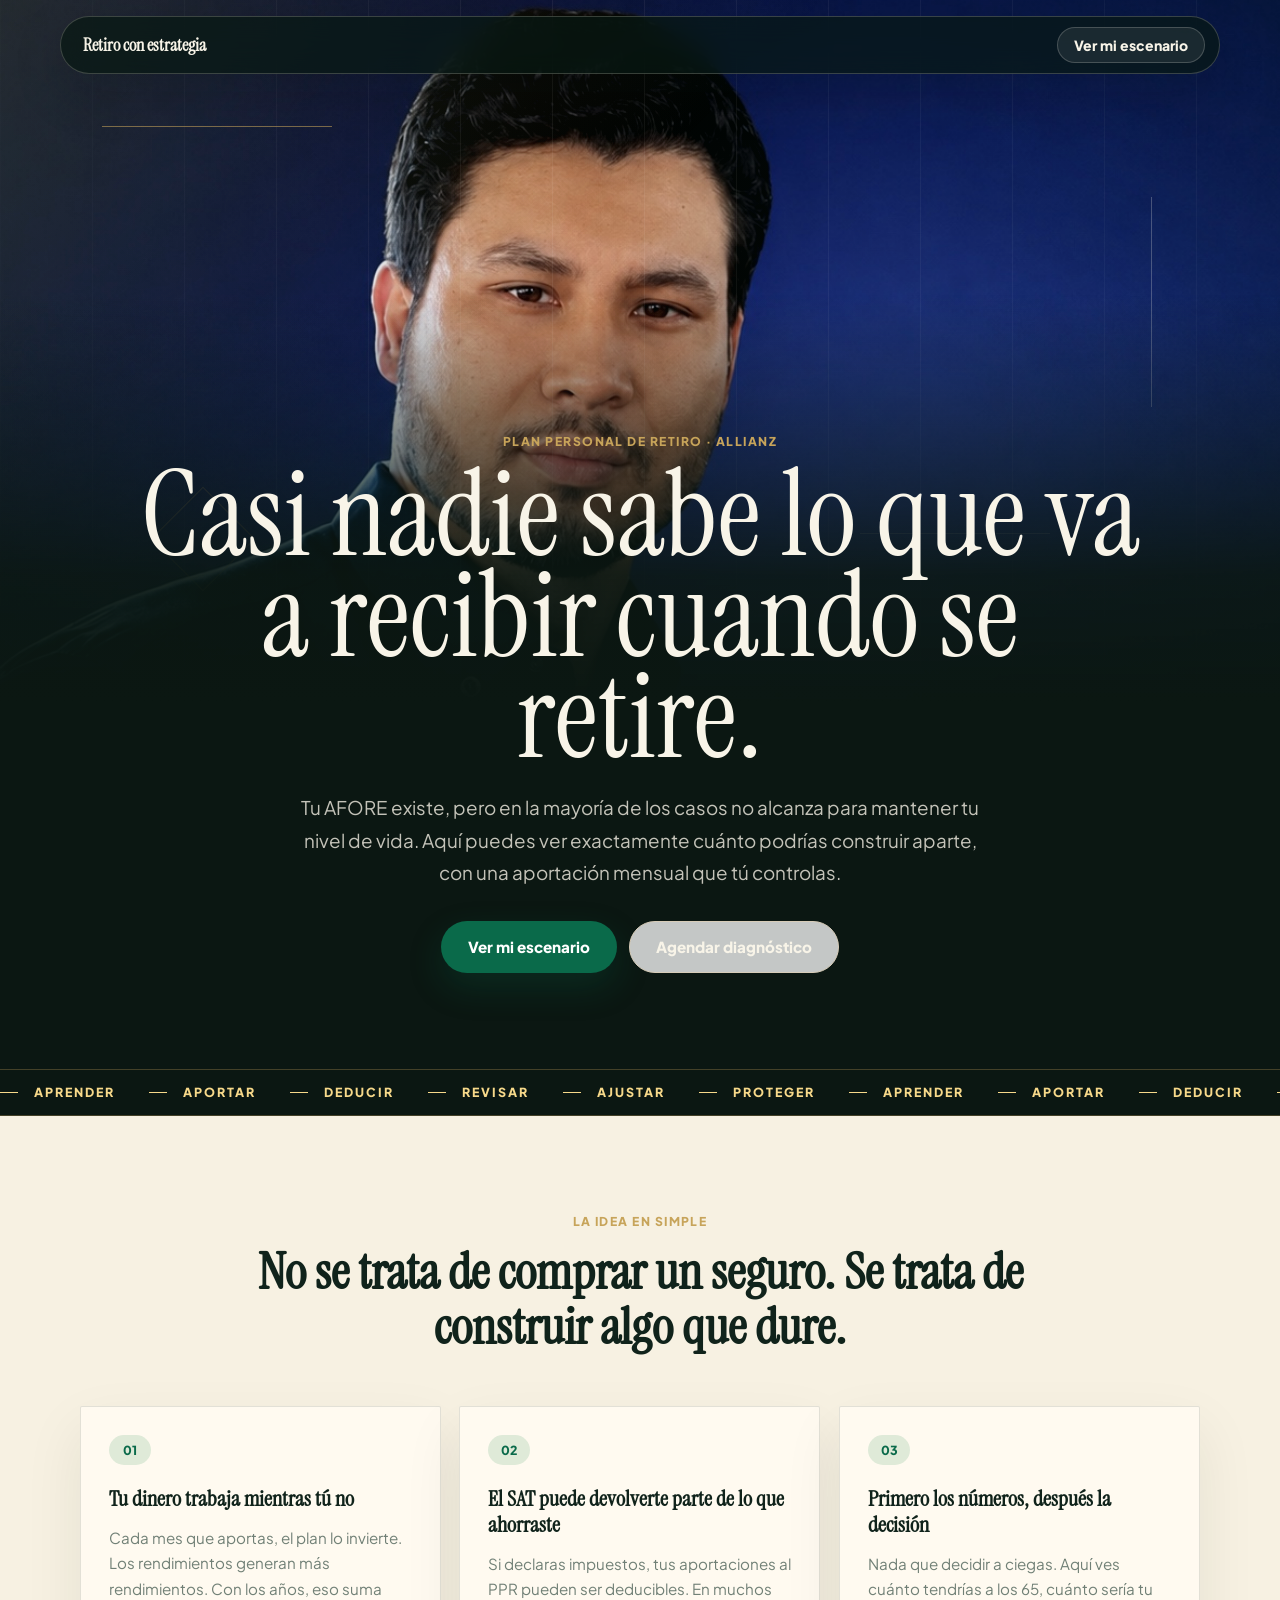
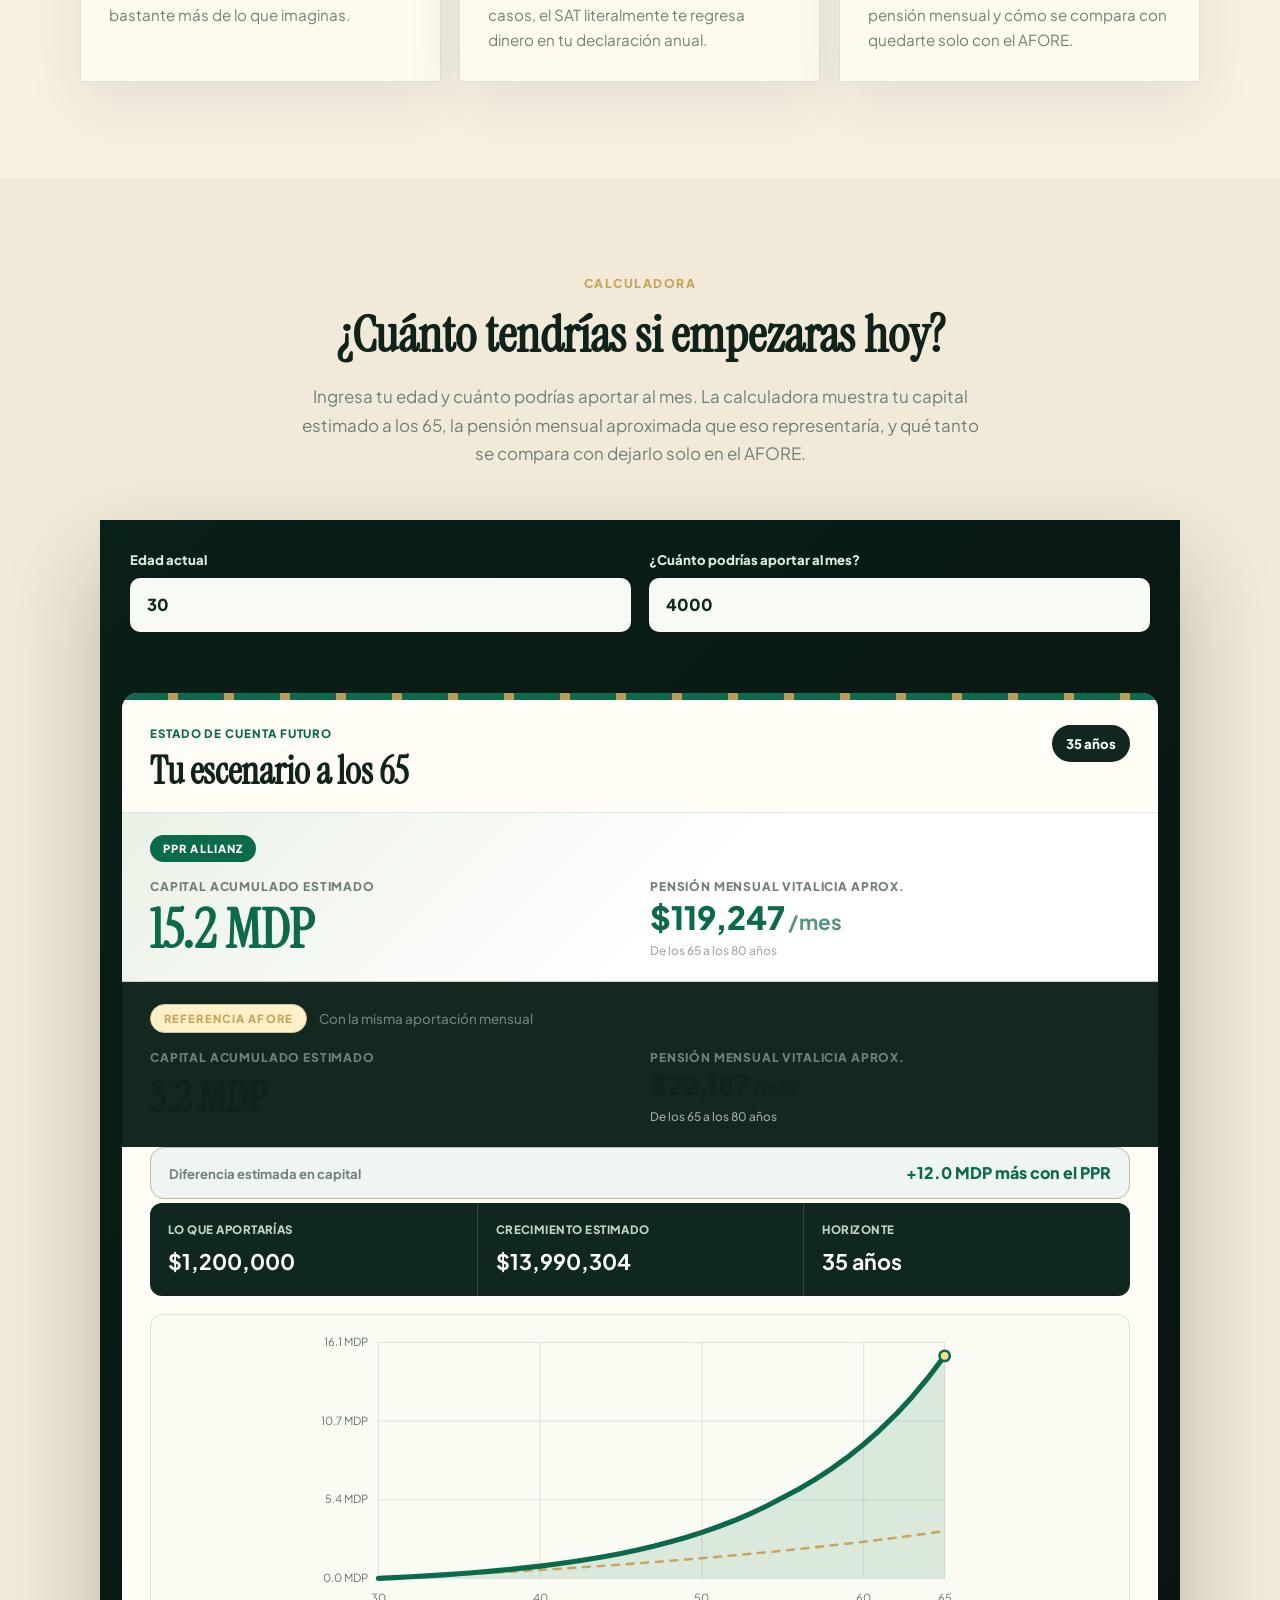
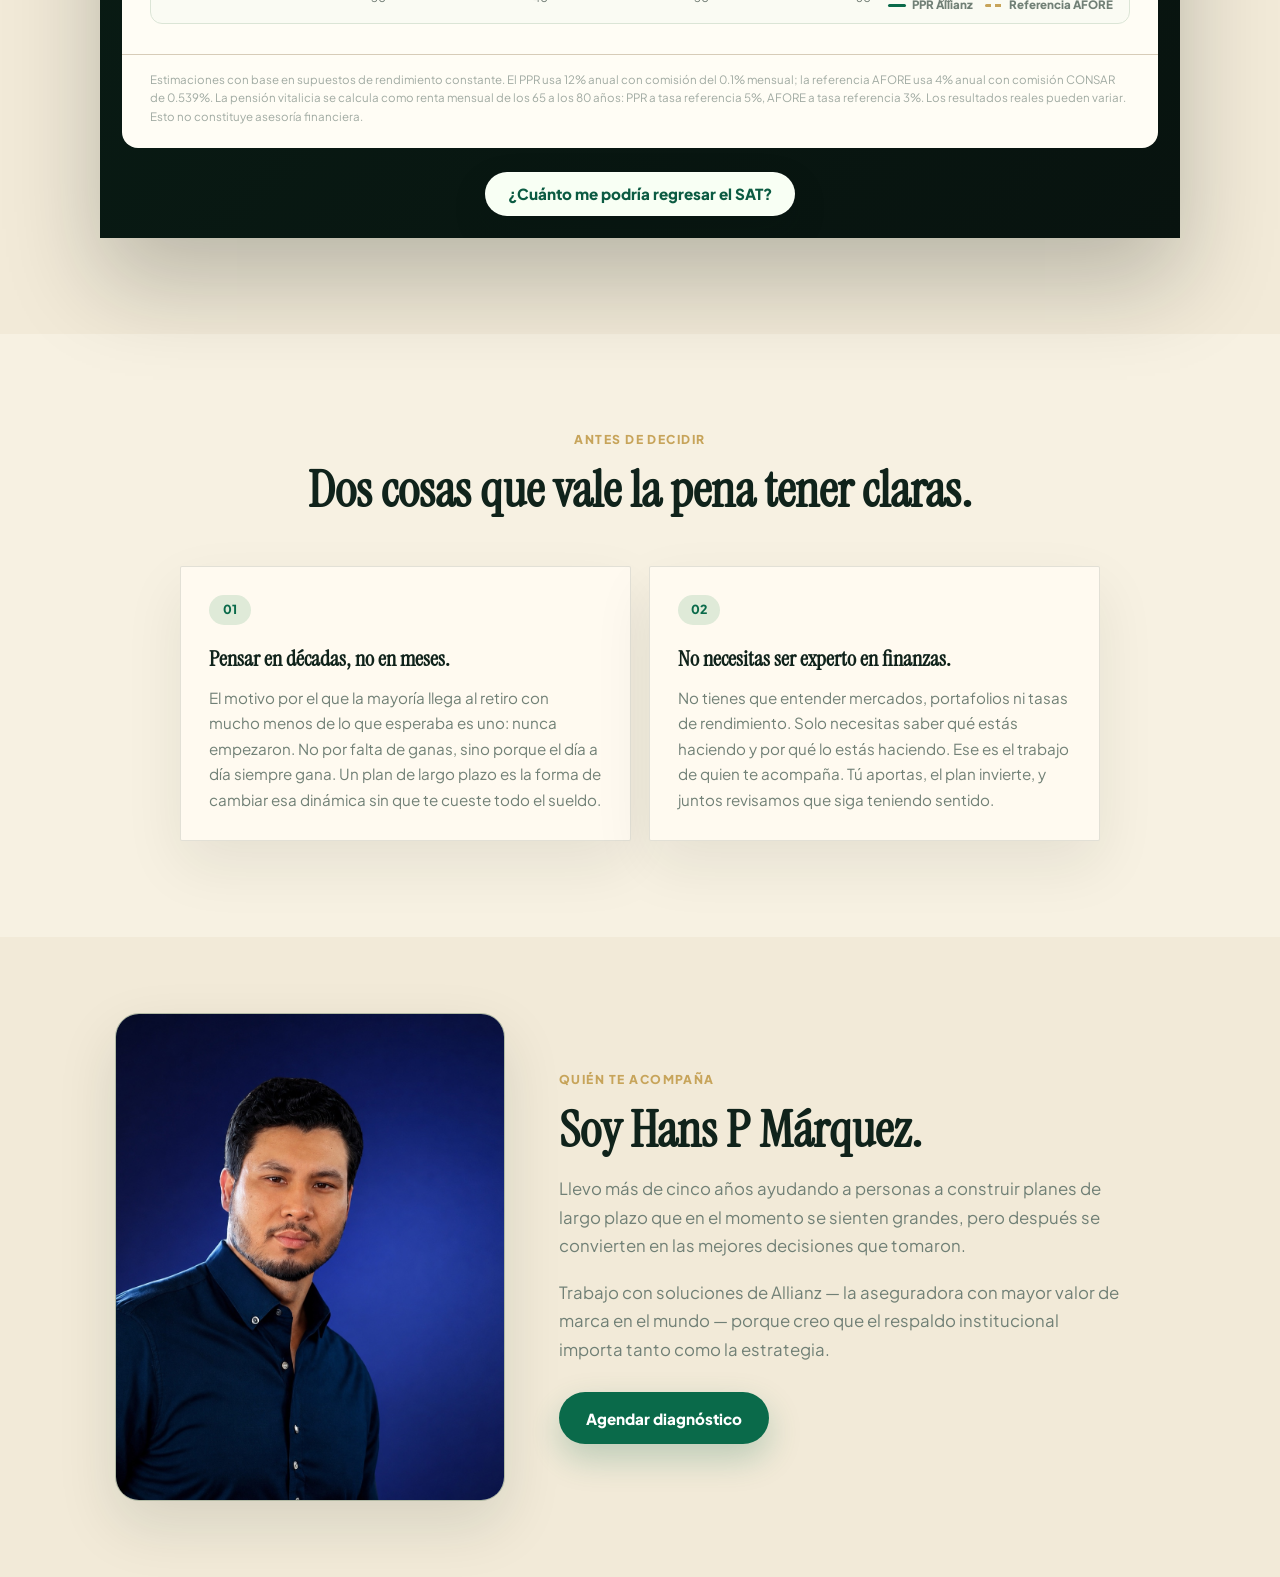
==== commit a066d51e: "Add accent to Marquez name" ====
--- a/v2/index.html
+++ b/v2/index.html
@@ -14,7 +14,7 @@
       rel="stylesheet"
     />
     <link rel="stylesheet" href="../styles.css" />
-    <title>Plan de Retiro · Allianz · Hans P Marquez</title>
+    <title>Plan de Retiro · Allianz · Hans P Márquez</title>
     <style>
       /* ── Entry animation ───────────────────────────────── */
       .landing-enter {
@@ -223,7 +223,7 @@
       <!-- ── Hero ──────────────────────────────────────────── -->
       <section class="hero" id="top">
         <div class="hero-media">
-          <img src="../assets/asesor-retrato.jpg" alt="Asesor patrimonial Hans P Marquez" />
+          <img src="../assets/asesor-retrato.jpg" alt="Asesor patrimonial Hans P Márquez" />
           <div class="hero-fade" aria-hidden="true"></div>
           <div class="hero-motion" aria-hidden="true">
             <span></span><span></span><span></span><span></span>
@@ -343,10 +343,10 @@
       <!-- ── Asesor ──────────────────────────────────────────── -->
       <section class="advisor-section">
         <div class="advisor-inner reveal">
-          <img src="../assets/asesor-retrato.jpg" alt="Hans P Marquez, asesor patrimonial Allianz" />
+          <img src="../assets/asesor-retrato.jpg" alt="Hans P Márquez, asesor patrimonial Allianz" />
           <div class="advisor-copy">
             <p class="eyebrow">Quién te acompaña</p>
-            <h2>Soy Hans P Marquez.</h2>
+            <h2>Soy Hans P Márquez.</h2>
             <p>
               Llevo más de cinco años ayudando a personas a construir planes de largo plazo que en el momento se sienten grandes, pero después se convierten en las mejores decisiones que tomaron.
             </p>
